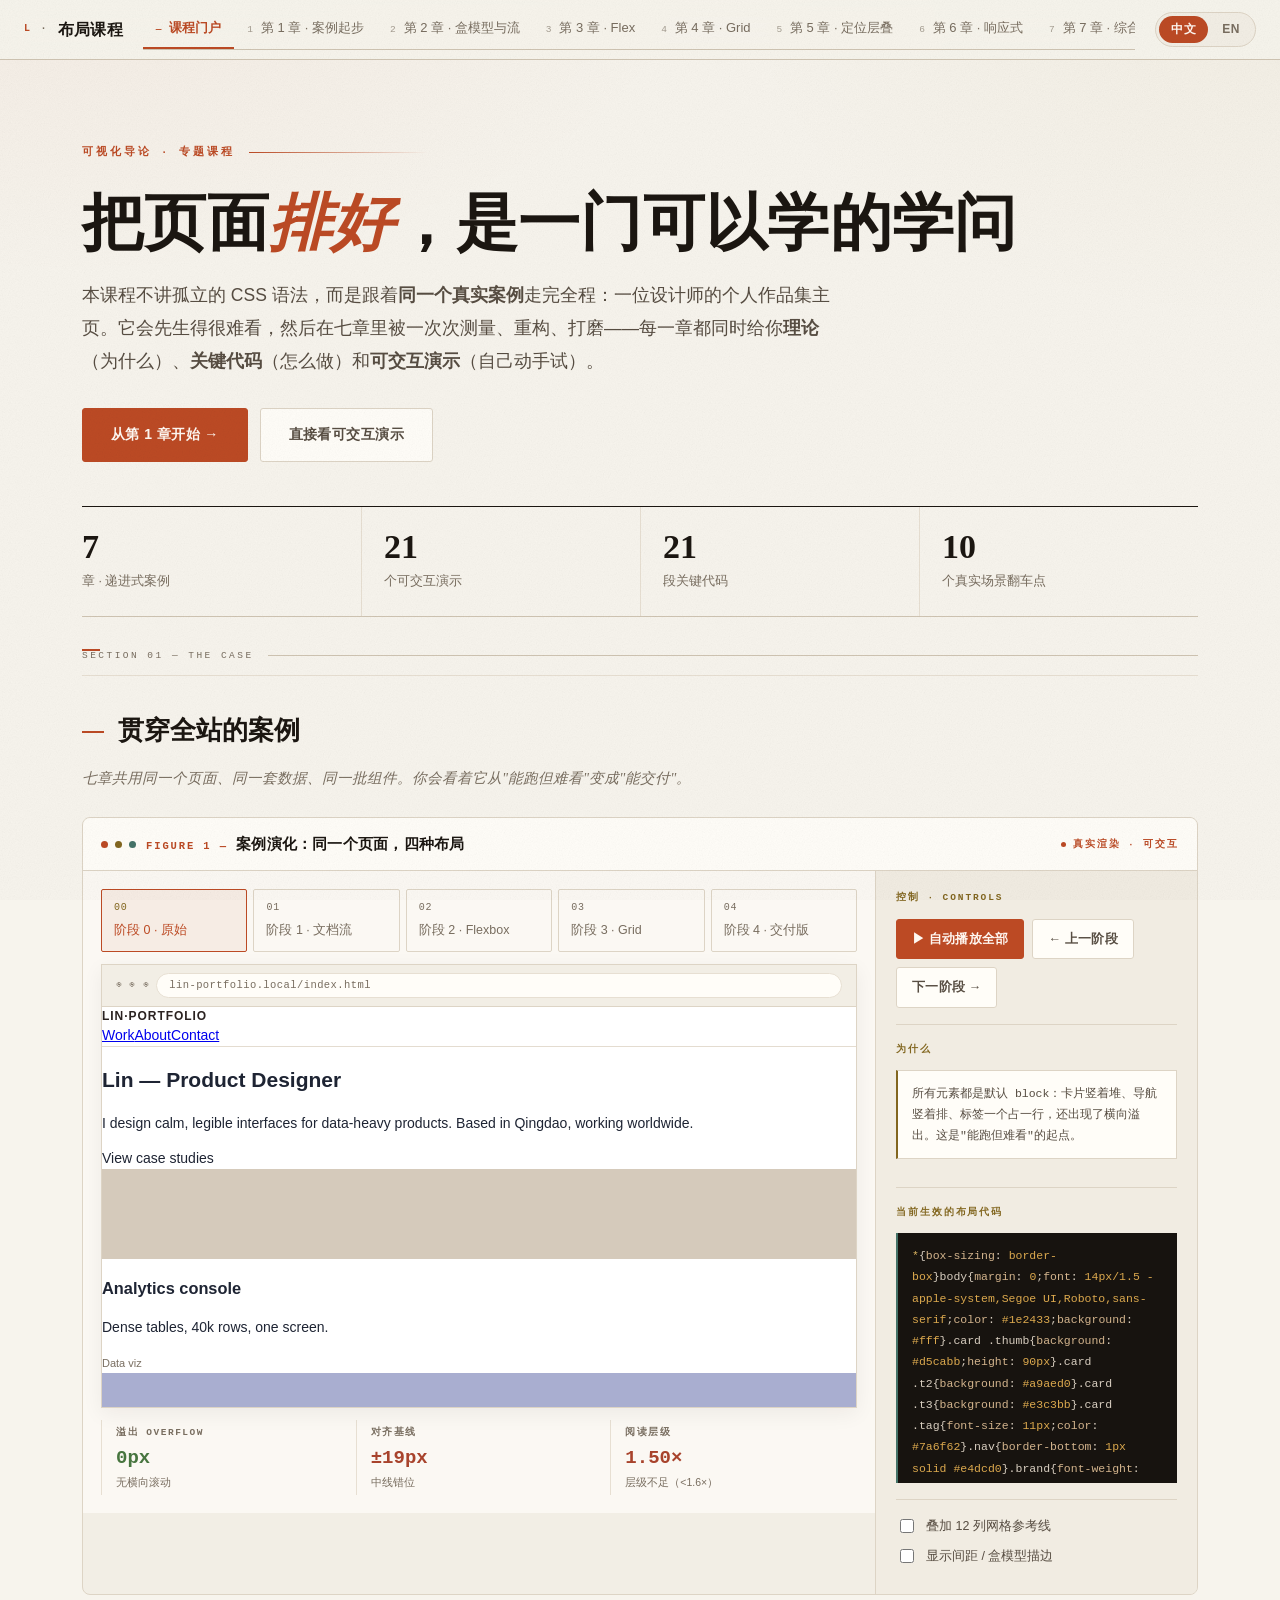
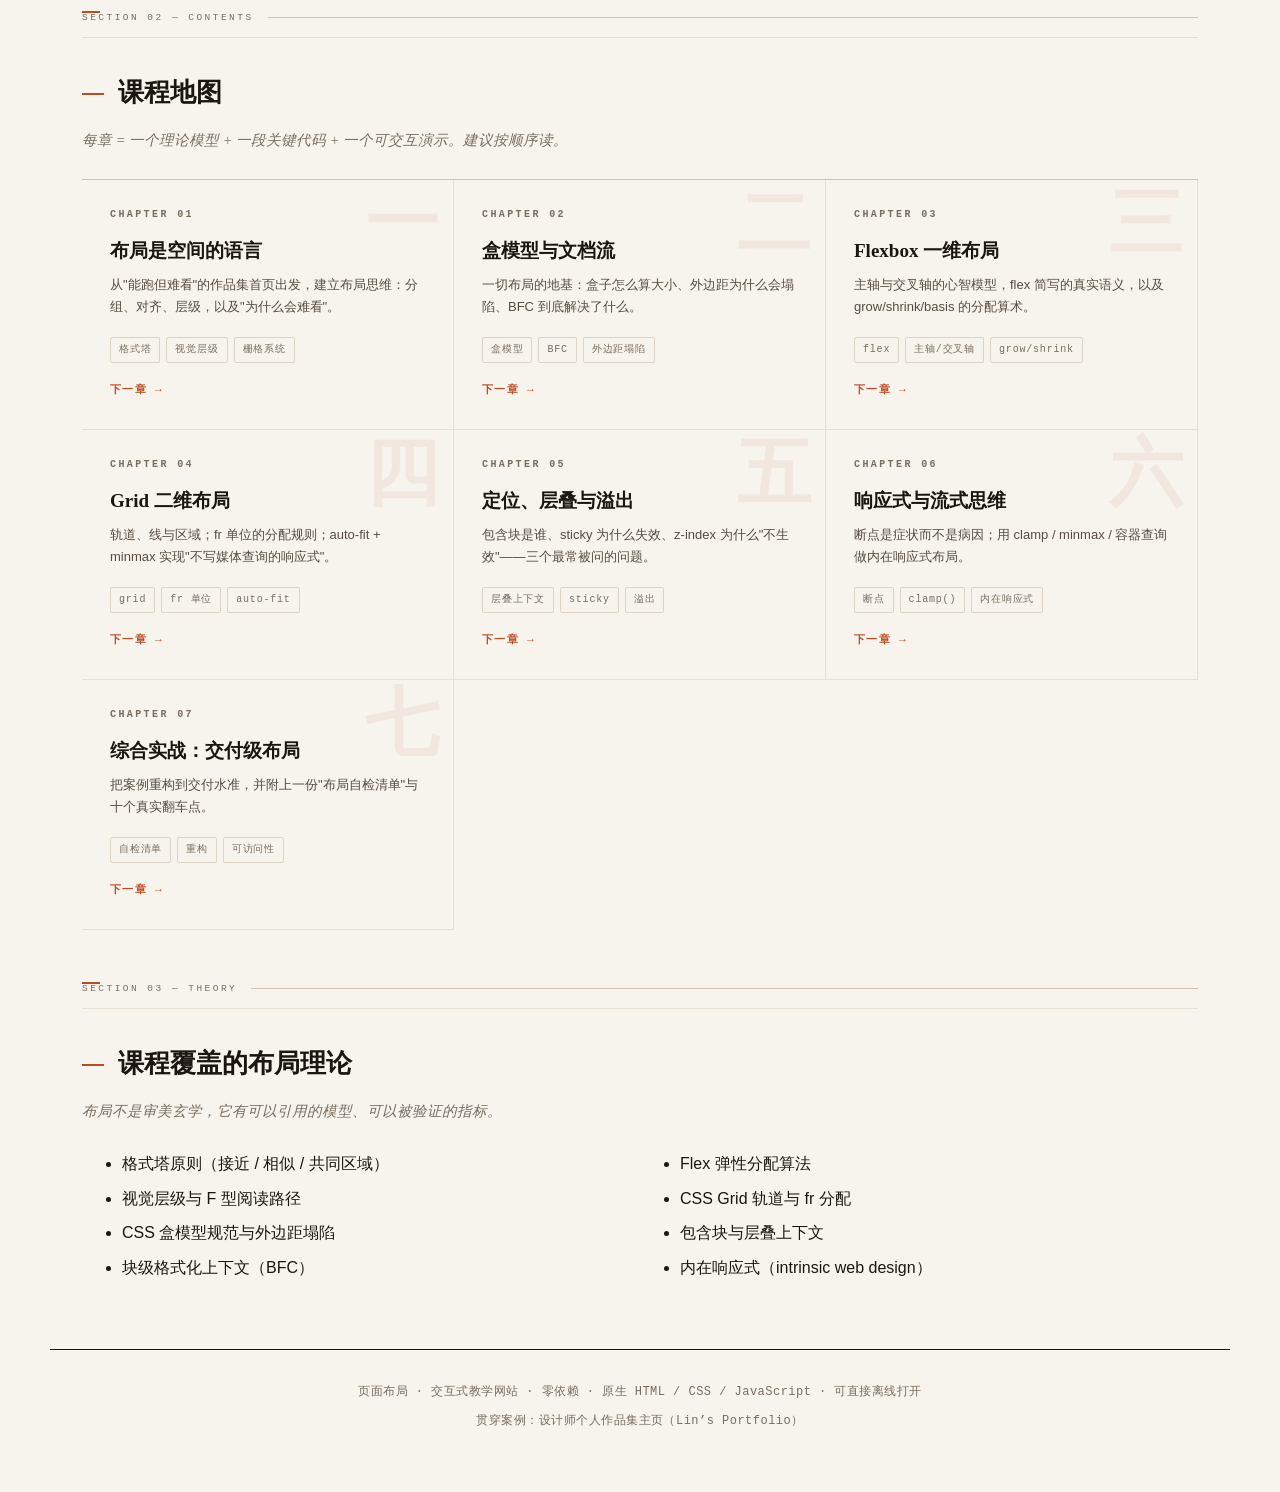
==== index.html @ 2fc2f31f "Initial commit" ====
<!DOCTYPE html>
<html lang="zh-CN">
<head>
<meta charset="UTF-8" />
<meta name="viewport" content="width=device-width, initial-scale=1.0" />
<title>页面布局 · 交互式教学网站 / Page Layout · Interactive Course</title>
<meta name="description" content="中英双语页面布局课程：理论 + 关键代码 + 可交互演示" />
<link rel="icon" href="data:image/svg+xml,%3Csvg xmlns='http://www.w3.org/2000/svg' viewBox='0 0 64 64'%3E%3Crect width='64' height='64' fill='%23f7f4ed'/%3E%3Ctext x='32' y='45' font-family='Songti SC,Georgia,serif' font-size='44' font-weight='600' fill='%23bc4a24' text-anchor='middle'%3EL%3C/text%3E%3C/svg%3E" />
<link rel="stylesheet" href="./styles.css" />
<style>
  /* 门户页的版式记号：
     ① 段落起点一枚朱砂角标，位置对齐正文左边线
     ② 标题层用一条通栏细线把“页边”框出来
     不再绘制贯穿版面的竖线——它会与课程卡片、数据带的边线打架。 */
  .sheet { position: relative; padding-top: 4px; }
  .sheet::before {
    content: ""; position: absolute; left: 32px; top: 6px;
    width: 18px; height: 2px; background: var(--accent);
    pointer-events: none;
  }
  .sheet::after {
    content: ""; position: absolute; left: 32px; right: 32px; top: 32px;
    height: 1px; background: var(--line-soft); pointer-events: none;
  }
  @media (max-width: 900px) {
    .sheet::before { left: 20px; }
    .sheet::after { left: 20px; right: 20px; }
  }
  .folio-rule {
    display: flex; align-items: center; gap: 14px;
    font-family: var(--mono); font-size: 9.5px; letter-spacing: .26em;
    text-transform: uppercase; color: var(--tx-mute);
    margin: 0 0 18px;
  }
  .folio-rule::after { content: ""; flex: 1; height: 1px; background: var(--rule); }
  /* 门户页专用：案例演化时间轴 */
  .evo { display:grid; grid-template-columns:minmax(0,1fr) 300px; gap:16px; }
  @media (max-width:1080px){ .evo { grid-template-columns:minmax(0,1fr); } }
  .evo-stage { position:relative; }
  .timeline { display:flex; gap:6px; flex-wrap:wrap; margin-bottom:12px; }
  .timeline button {
    flex:1 1 100px; text-align:left; cursor:pointer;
    background:none; border:1px solid var(--line); color:var(--tx-mute);
    border-radius:2px; padding:9px 12px; font:inherit; font-size:12.5px;
    transition:.18s; position:relative;
  }
  .timeline button .st { display:block; font-family:var(--mono); font-size:10px;
    letter-spacing:.08em; color:var(--tx-mute); margin-bottom:2px; }
  .timeline button:hover { color:var(--tx); border-color:var(--accent); }
  .timeline button.on { background:rgba(188,74,36,.07);
    border-color:var(--accent); color:var(--accent); }
  .timeline button.on .st { color:var(--gold); }
  .scoreboard { display:flex; gap:8px; flex-wrap:wrap; margin-top:12px; }
  .score { flex:1 1 130px; background:none; border:0; border-left:1px solid var(--line-soft);
    border-radius:0; padding:4px 14px; }
  .score .lbl { font-family:var(--mono); font-size:9.5px; letter-spacing:.16em;
    text-transform:uppercase; color:var(--tx-mute); font-weight:700; }
  .score .num { font-family:var(--mono); font-size:19px; font-weight:700; }
  .score .num.ok { color:var(--ok); } .score .num.bad { color:var(--bad); }
  .score .num.mid { color:var(--warn); }
  .score .st { font-size:10.5px; color:var(--tx-mute); line-height:1.5; }
</style>
</head>
<body>

<!-- ============ 顶栏 ============ -->
<nav class="course-topbar" data-current="0">
  <a class="brand" href="./index.html">
    <span class="logo-dot">L</span>
    <span data-i18n="nav.home">布局课程</span>
  </a>
  <ul class="tabs">
    <li><a href="./index.html" data-ch="0" data-i18n="common.portal">课程门户</a></li>
    <li><a href="./lesson-01/index.html" data-ch="1" data-i18n="nav.ch1">第 1 章 · 案例起步</a></li>
    <li><a href="./lesson-02/index.html" data-ch="2" data-i18n="nav.ch2">第 2 章 · 盒模型与流</a></li>
    <li><a href="./lesson-03/index.html" data-ch="3" data-i18n="nav.ch3">第 3 章 · Flex</a></li>
    <li><a href="./lesson-04/index.html" data-ch="4" data-i18n="nav.ch4">第 4 章 · Grid</a></li>
    <li><a href="./lesson-05/index.html" data-ch="5" data-i18n="nav.ch5">第 5 章 · 定位层叠</a></li>
    <li><a href="./lesson-06/index.html" data-ch="6" data-i18n="nav.ch6">第 6 章 · 响应式</a></li>
    <li><a href="./lesson-07/index.html" data-ch="7" data-i18n="nav.ch7">第 7 章 · 综合实战</a></li>
  </ul>
  <div class="lang-switch">
    <button data-set-lang="zh-CN" class="active">中文</button>
    <button data-set-lang="en-US">EN</button>
  </div>
</nav>

<!-- ============ Hero ============ -->
<header class="portal-hero">
  <span class="eyebrow" data-i18n="portal.eyebrow">可视化导论 · 专题课程</span>
  <h1>
    <span data-lang="zh-CN">把页面<em class="grad">排好</em>，是一门可以学的学问</span>
    <span data-lang="en-US" hidden>Making a page <em class="grad">make sense</em> is a skill you can learn</span>
  </h1>
  <p class="lead" data-i18n-html="portal.lead"></p>

  <div class="hero-actions">
    <a class="btn btn-lg primary" href="./lesson-01/index.html" data-i18n="portal.cta.start">从第 1 章开始 →</a>
    <a class="btn btn-lg" href="#live" data-i18n="portal.cta.jump">直接看可交互演示</a>
  </div>

  <div class="portal-stats">
    <div class="stat"><b>7</b><span data-i18n="portal.stat1">章 · 递进式案例</span></div>
    <div class="stat"><b>21</b><span data-i18n="portal.stat2">个可交互演示</span></div>
    <div class="stat"><b>21</b><span data-i18n="portal.stat3">段关键代码</span></div>
    <div class="stat"><b>10</b><span data-i18n="portal.stat4">个真实场景翻车点</span></div>
  </div>
</header>

<!-- ============ 案例介绍 ============ -->
<section class="portal-section sheet">
  <p class="folio-rule">Section 01 — The Case</p>
  <h2 data-i18n="portal.case.h">贯穿全站的案例</h2>
  <p class="section-sub" data-i18n="portal.case.sub"></p>

  <div id="live" class="demo-stage">
    <div class="demo-stage-head">
      <span class="dot"></span>
      <span class="demo-name" data-i18n="evo.title"></span>
      <span class="demo-live" data-i18n="evo.live"></span>
    </div>
    <div class="demo-body">
      <div class="demo-canvas">
        <div class="timeline" id="evoTimeline"></div>
        <div class="demo-frame-wrap evo-stage">
          <div class="frame-bar">
            <span>◉</span><span>◉</span><span>◉</span>
            <span class="url" id="evoUrl">lin-portfolio.local/index.html</span>
          </div>
          <iframe id="evoFrame" class="demo-frame" title="portfolio layout evolution"
                  style="height:400px"></iframe>
        </div>
        <div class="scoreboard">
          <div class="score"><div class="lbl" data-i18n="evo.m1"></div>
            <div class="num bad" id="evoScore1">—</div><div class="st" id="evoSt1"></div></div>
          <div class="score"><div class="lbl" data-i18n="evo.m2"></div>
            <div class="num bad" id="evoScore2">—</div><div class="st" id="evoSt2"></div></div>
          <div class="score"><div class="lbl" data-i18n="evo.m3"></div>
            <div class="num bad" id="evoScore3">—</div><div class="st" id="evoSt3"></div></div>
        </div>
      </div>
      <aside class="demo-controls">
        <div class="group">
          <h5 data-i18n="evo.ctl"></h5>
          <div class="demo-actions">
            <button class="primary" id="evoPlay" data-i18n="evo.play"></button>
            <button id="evoPrev" data-i18n="evo.prev"></button>
            <button id="evoNext" data-i18n="evo.next"></button>
          </div>
        </div>
        <div class="group">
          <h5 data-i18n="evo.why"></h5>
          <p class="measure" id="evoWhy" style="white-space:normal"></p>
        </div>
        <div class="group">
          <h5 data-i18n="evo.css"></h5>
          <div class="live-css" id="evoCss"></div>
        </div>
        <div class="group">
          <label class="chk"><input type="checkbox" id="evoGrid" />
            <span data-i18n="evo.overlay"></span></label>
          <label class="chk"><input type="checkbox" id="evoSpacing" />
            <span data-i18n="evo.spacing"></span></label>
        </div>
      </aside>
    </div>
  </div>
</section>

<!-- ============ 课程地图 ============ -->
<section class="portal-section sheet">
  <p class="folio-rule">Section 02 — Contents</p>
  <h2 data-i18n="portal.map.h">课程地图</h2>
  <p class="section-sub" data-i18n="portal.map.sub"></p>

  <div class="lesson-grid">
    <a class="lesson-card" href="./lesson-01/index.html">
      <span class="big-num" aria-hidden="true">一</span>
      <div class="idx">CHAPTER 01</div>
      <h3 data-i18n="portal.l1.t"></h3>
      <div class="desc" data-i18n="portal.l1.d"></div>
      <div class="tags"><span data-i18n="tag.gestalt"></span><span data-i18n="tag.hierarchy"></span><span data-i18n="tag.grid-system"></span></div>
      <div class="go" data-i18n="common.next"></div>
    </a>
    <a class="lesson-card" href="./lesson-02/index.html">
      <span class="big-num" aria-hidden="true">二</span>
      <div class="idx">CHAPTER 02</div>
      <h3 data-i18n="portal.l2.t"></h3>
      <div class="desc" data-i18n="portal.l2.d"></div>
      <div class="tags"><span data-i18n="tag.boxmodel"></span><span data-i18n="tag.bfc"></span><span data-i18n="tag.margin"></span></div>
      <div class="go" data-i18n="common.next"></div>
    </a>
    <a class="lesson-card" href="./lesson-03/index.html">
      <span class="big-num" aria-hidden="true">三</span>
      <div class="idx">CHAPTER 03</div>
      <h3 data-i18n="portal.l3.t"></h3>
      <div class="desc" data-i18n="portal.l3.d"></div>
      <div class="tags"><span data-i18n="tag.flex"></span><span data-i18n="tag.axis"></span><span data-i18n="tag.grow"></span></div>
      <div class="go" data-i18n="common.next"></div>
    </a>
    <a class="lesson-card" href="./lesson-04/index.html">
      <span class="big-num" aria-hidden="true">四</span>
      <div class="idx">CHAPTER 04</div>
      <h3 data-i18n="portal.l4.t"></h3>
      <div class="desc" data-i18n="portal.l4.d"></div>
      <div class="tags"><span data-i18n="tag.grid"></span><span data-i18n="tag.fr"></span><span data-i18n="tag.autofit"></span></div>
      <div class="go" data-i18n="common.next"></div>
    </a>
    <a class="lesson-card" href="./lesson-05/index.html">
      <span class="big-num" aria-hidden="true">五</span>
      <div class="idx">CHAPTER 05</div>
      <h3 data-i18n="portal.l5.t"></h3>
      <div class="desc" data-i18n="portal.l5.d"></div>
      <div class="tags"><span data-i18n="tag.stack"></span><span data-i18n="tag.sticky"></span><span data-i18n="tag.overflow"></span></div>
      <div class="go" data-i18n="common.next"></div>
    </a>
    <a class="lesson-card" href="./lesson-06/index.html">
      <span class="big-num" aria-hidden="true">六</span>
      <div class="idx">CHAPTER 06</div>
      <h3 data-i18n="portal.l6.t"></h3>
      <div class="desc" data-i18n="portal.l6.d"></div>
      <div class="tags"><span data-i18n="tag.breakpoint"></span><span data-i18n="tag.clamp"></span><span data-i18n="tag.intrinsic"></span></div>
      <div class="go" data-i18n="common.next"></div>
    </a>
    <a class="lesson-card" href="./lesson-07/index.html">
      <span class="big-num" aria-hidden="true">七</span>
      <div class="idx">CHAPTER 07</div>
      <h3 data-i18n="portal.l7.t"></h3>
      <div class="desc" data-i18n="portal.l7.d"></div>
      <div class="tags"><span data-i18n="tag.checklist"></span><span data-i18n="tag.refactor"></span><span data-i18n="tag.a11y"></span></div>
      <div class="go" data-i18n="common.next"></div>
    </a>
  </div>
</section>

<!-- ============ 理论覆盖 ============ -->
<section class="portal-section sheet">
  <p class="folio-rule">Section 03 — Theory</p>
  <h2 data-i18n="portal.theory.h">课程覆盖的布局理论</h2>
  <p class="section-sub" data-i18n="portal.theory.sub"></p>
  <ul class="mini-list">
    <li data-i18n="portal.th1"></li>
    <li data-i18n="portal.th2"></li>
    <li data-i18n="portal.th3"></li>
    <li data-i18n="portal.th4"></li>
    <li data-i18n="portal.th5"></li>
    <li data-i18n="portal.th6"></li>
    <li data-i18n="portal.th7"></li>
    <li data-i18n="portal.th8"></li>
  </ul>
</section>

<footer class="portal-footer">
  <p data-i18n="portal.footer"></p>
  <p data-i18n="footer.case"></p>
</footer>

<script src="./i18n.js"></script>
<script src="./extra-content.js"></script>
<script src="./site.js"></script>
<script src="./demos.js"></script>
<script>
/* ============================================================
   门户页：案例演化时间轴（真实 iframe + 真实 CSS 逐步升级）
   ============================================================ */
(function () {
  'use strict';


  /* ---------- 案例页面的公共 HTML（iframe 内真实 DOM） ---------- */
  var CASE_HTML =
    '<body>' +
      '<header class="nav"><div class="brand">LIN·PORTFOLIO</div>' +
        '<nav><a href="#">Work</a><a href="#">About</a><a href="#">Contact</a></nav>' +
      '</header>' +
      '<main>' +
        '<section class="hero">' +
          '<h1>Lin — Product Designer</h1>' +
          '<p>I design calm, legible interfaces for data-heavy products. Based in Qingdao, working worldwide.</p>' +
          '<span class="cta">View case studies</span>' +
        '</section>' +
        '<section class="cards">' +
          '<article class="card"><div class="thumb t1"></div><h3>Analytics console</h3><p>Dense tables, 40k rows, one screen.</p><span class="tag">Data viz</span></article>' +
          '<article class="card"><div class="thumb t2"></div><h3>Clinical timeline</h3><p>Time-series UI for ICU handover.</p><span class="tag">Healthcare</span></article>' +
          '<article class="card"><div class="thumb t3"></div><h3>Reading app</h3><p>Typography-first long-form reader.</p><span class="tag">Editorial</span></article>' +
        '</section>' +
      '</main>' +
      '<footer class="foot">© 2026 Lin · Built with plain CSS</footer>' +
    '</body>';

  /* ---------- 每个阶段的 CSS（真实生效） ---------- */
  var BASE_CSS =
    '*{box-sizing:border-box}' +
    'body{margin:0;font:14px/1.5 -apple-system,Segoe UI,Roboto,sans-serif;color:#1e2433;background:#fff}' +
    '.card .thumb{background:#d5cabb;height:90px}' +
    '.card .t2{background:#a9aed0}.card .t3{background:#e3c3bb}' +
    '.card .tag{font-size:11px;color:#7a6f62}' +
    '.nav{border-bottom:1px solid #e4dcd0}' +
    '.brand{font-weight:800;letter-spacing:.08em;font-size:12px;color:#2a2220}';

  var STAGES = [
    /* 0 原始：几乎不加布局 CSS */
    { css: BASE_CSS },
    /* 1 文档流 + 居中 */
    { css: BASE_CSS +
      'body{font-size:15px;line-height:1.65;padding:0 20px}' +
      '.nav,.hero,.cards,.foot{max-width:860px;margin:0 auto}' +
      '.nav{padding:14px 0;border-bottom:1px solid #e4dcd0}' +
      '.nav a{margin-right:14px;color:#5a5045;text-decoration:none;font-size:13px}' +
      '.hero{padding:48px 0 32px}' +
      '.hero h1{font-size:34px;line-height:1.15;margin:0 0 12px;letter-spacing:-.02em}' +
      '.hero p{font-size:16px;color:#5a5045;max-width:52ch;margin:0 0 20px}' +
      '.cta{display:inline-block;background:#2a2220;color:#fff;padding:10px 20px;border-radius:8px;font-size:14px}' +
      '.card{border:1px solid #e4dcd0;border-radius:12px;padding:14px;margin-bottom:16px}' +
      '.foot{padding:24px 0;border-top:1px solid #e4dcd0;color:#a1958a;font-size:12px}' },
    /* 2 Flex */
    { css: BASE_CSS +
      'body{font-size:15px;line-height:1.65;padding:0 20px}' +
      '.nav{display:flex;align-items:center;justify-content:space-between;padding:14px 0}' +
      '.nav a{margin-left:16px;color:#5a5045;text-decoration:none;font-size:13px}' +
      'main,.nav,.foot{max-width:900px;margin:0 auto}' +
      '.hero{padding:48px 0 32px}' +
      '.hero h1{font-size:34px;line-height:1.15;margin:0 0 12px;letter-spacing:-.02em}' +
      '.hero p{font-size:16px;color:#5a5045;max-width:52ch;margin:0 0 20px}' +
      '.cta{display:inline-block;background:#2a2220;color:#fff;padding:10px 20px;border-radius:8px}' +
      '.cards{display:flex;flex-wrap:wrap;gap:16px;padding-bottom:32px}' +
      '.card{flex:1 1 240px;display:flex;flex-direction:column;border:1px solid #e4dcd0;border-radius:12px;padding:14px}' +
      '.card .tag{margin-top:auto;padding-top:10px}' +
      '.foot{padding:24px 0;border-top:1px solid #e4dcd0;color:#a1958a;font-size:12px}' },
    /* 3 Grid */
    { css: BASE_CSS +
      'body{font-size:15px;line-height:1.65;padding:0 20px}' +
      '.nav{display:flex;align-items:center;justify-content:space-between;padding:14px 0}' +
      '.nav a{margin-left:16px;color:#5a5045;text-decoration:none;font-size:13px}' +
      'main,.nav,.foot{max-width:980px;margin:0 auto}' +
      '.hero{display:grid;grid-template-columns:7fr 5fr;gap:28px;align-items:center;padding:52px 0 40px}' +
      '.hero h1{font-size:36px;line-height:1.12;margin:0 0 12px;letter-spacing:-.02em;grid-column:1}' +
      '.hero p{font-size:16px;color:#5a5045;margin:0 0 20px;grid-column:1}' +
      '.hero .cta{grid-column:1;justify-self:start;display:inline-block;background:#2a2220;color:#fff;padding:10px 20px;border-radius:8px}' +
      '.cards{display:grid;grid-template-columns:repeat(auto-fit,minmax(220px,1fr));gap:16px;padding-bottom:36px}' +
      '.card{display:grid;grid-template-rows:auto auto 1fr auto;border:1px solid #e4dcd0;border-radius:12px;padding:14px}' +
      '.card h3{margin:10px 0 4px;font-size:15px}.card p{margin:0;color:#7a6f62;font-size:13px}' +
      '.foot{padding:24px 0;border-top:1px solid #e4dcd0;color:#a1958a;font-size:12px}' },
    /* 4 交付版 */
    { css: BASE_CSS +
      'html{scroll-behavior:smooth}' +
      'body{font-size:clamp(14px,1.1vw,16px);line-height:1.65;padding:0 20px}' +
      '.nav{position:sticky;top:0;z-index:10;background:rgba(255,255,255,.86);backdrop-filter:blur(10px);' +
        'display:flex;align-items:center;justify-content:space-between;padding:14px 0}' +
      '.nav a{margin-left:18px;color:#5a5045;text-decoration:none;font-size:13px;padding:4px 2px;' +
        'border-bottom:2px solid transparent}' +
      '.nav a:hover,.nav a:focus-visible{border-bottom-color:#2a2220;color:#2a2220;outline:none}' +
      'main,.nav,.foot{max-width:1040px;margin:0 auto}' +
      '.hero{display:grid;grid-template-columns:repeat(12,1fr);gap:20px;align-items:center;padding:56px 0 44px}' +
      '.hero h1{grid-column:1/8;font-size:clamp(28px,4.2vw,44px);line-height:1.1;margin:0 0 14px;letter-spacing:-.025em}' +
      '.hero p{grid-column:1/7;font-size:clamp(14px,1.3vw,17px);color:#5a5045;margin:0 0 22px}' +
      '.hero .cta{grid-column:1/4;justify-self:start;display:inline-block;background:#2a2220;color:#fff;' +
        'padding:12px 22px;border-radius:9px;box-shadow:0 6px 18px rgba(15,23,42,.18)}' +
      '.cards{display:grid;grid-template-columns:repeat(auto-fit,minmax(240px,1fr));gap:20px;padding-bottom:44px}' +
      '.card{display:grid;grid-template-rows:auto auto 1fr auto;border:1px solid #e4dcd0;border-radius:14px;' +
        'padding:16px;transition:transform .2s,box-shadow .2s}' +
      '.card:hover{transform:translateY(-3px);box-shadow:0 12px 26px rgba(15,23,42,.1)}' +
      '.card .thumb{border-radius:9px}' +
      '.card h3{margin:12px 0 4px;font-size:15px;letter-spacing:-.01em}' +
      '.card p{margin:0;color:#7a6f62;font-size:13px}' +
      '.card .tag{margin-top:12px;padding-top:10px;border-top:1px dashed #e4dcd0}' +
      '.foot{padding:26px 0;border-top:1px solid #e4dcd0;color:#a1958a;font-size:12px}' +
      '@media(max-width:640px){.hero h1,.hero p,.hero .cta{grid-column:1/-1}.hero{padding:36px 0 28px}}' }
  ];

  /* ---------- 参考线 / 描边覆盖层 ---------- */
  var OVERLAY_GRID =
    'body::before{content:"";position:fixed;inset:0;z-index:99;pointer-events:none;' +
    'max-width:1040px;margin:0 auto;' +
    'background:repeating-linear-gradient(to right,' +
    'rgba(79,91,138,.14) 0,rgba(79,91,138,.14) calc((100% - 220px)/12),' +
    'transparent calc((100% - 220px)/12),transparent calc((100% - 220px)/12 + 20px))}';

  var OVERLAY_SPACING =
    '*{outline:1px solid rgba(196,85,63,.4)!important}' +
    '.hero,.cards,.nav,.foot{outline:1px dashed rgba(79,91,138,.85)!important;background:rgba(79,91,138,.05)!important}' +
    '.card,.cta{outline:1px solid rgba(79,129,117,.85)!important;background:rgba(79,129,117,.06)!important}';

  var frame = document.getElementById('evoFrame');
  var cssBox = document.getElementById('evoCss');
  var whyBox = document.getElementById('evoWhy');
  var timeline = document.getElementById('evoTimeline');
  var gridChk = document.getElementById('evoGrid');
  var spaceChk = document.getElementById('evoSpacing');
  var stage = 0, timer = null;

  /* 生成时间轴按钮 */
  /* 阶段名的 i18n key 用静态表，便于 tools/check.mjs 静态校验 */
  var STAGE_KEYS = ['evo.s0', 'evo.s1', 'evo.s2', 'evo.s3', 'evo.s4'];

  STAGES.forEach(function (s, i) {
    var b = document.createElement('button');
    b.innerHTML = '<span class="st">' + String(i).padStart(2, '0') + '</span>' +
                  '<span data-i18n="' + STAGE_KEYS[i] + '"></span>';
    b.addEventListener('click', function () { stop(); setStage(i); });
    timeline.appendChild(b);
  });

  function render() {
    var css = STAGES[stage].css;
    if (gridChk.checked) css += OVERLAY_GRID;
    if (spaceChk.checked) css += OVERLAY_SPACING;
    var doc = '<!DOCTYPE html><html><head><meta charset="utf-8"><style>' + css + '</style></head>' +
              CASE_HTML + '</html>';
    frame.srcdoc = doc;
    cssBox.innerHTML = window.LAYOUT_DEMOS
      ? window.LAYOUT_DEMOS.hlCSS(STAGES[stage].css)
      : STAGES[stage].css;
  }

  function setStage(i) {
    stage = Math.max(0, Math.min(STAGES.length - 1, i));
    timeline.querySelectorAll('button').forEach(function (b, k) {
      b.classList.toggle('on', k === stage);
    });
    whyBox.setAttribute('data-i18n', 'evo.w' + stage);
    whyBox.textContent = (window.I18N && window.I18N.t('evo.w' + stage)) || '';
    updateScores();
    render();
  }

  /* 三个客观指标：直接测量 iframe 内真实 DOM */
  function updateScores() {
    var d = frame.contentDocument;
    var s1 = document.getElementById('evoScore1');
    var s2 = document.getElementById('evoScore2');
    var s3 = document.getElementById('evoScore3');
    var st1 = document.getElementById('evoSt1');
    var st2 = document.getElementById('evoSt2');
    var st3 = document.getElementById('evoSt3');
    if (!d || !d.body) return;

    /* ① 横向溢出 */
    var over = d.documentElement.scrollWidth - d.documentElement.clientWidth;
    s1.textContent = over > 1 ? '+' + over + 'px' : '0px';
    s1.className = 'num ' + (over > 1 ? 'bad' : 'ok');
    st1.textContent = t(over > 1 ? 'evo.st.over.bad' : 'evo.st.over.ok');

    /* ② 顶栏中线对齐：品牌与导航项中线差值 */
    var links = d.querySelectorAll('.nav a');
    var brand = d.querySelector('.brand');
    var spread = 0;
    if (links.length && brand) {
      var centers = Array.prototype.map.call(links, function (a) {
        var r = a.getBoundingClientRect(); return r.top + r.height / 2;
      });
      var br = brand.getBoundingClientRect();
      centers.push(br.top + br.height / 2);
      spread = Math.round(Math.max.apply(null, centers) - Math.min.apply(null, centers));
    }
    s2.textContent = spread <= 2 ? 'aligned' : '±' + spread + 'px';
    s2.className = 'num ' + (spread <= 2 ? 'ok' : 'bad');
    st2.textContent = t(spread <= 2 ? 'evo.st.al.ok' : 'evo.st.al.bad');

    /* ③ 层级比：h1 字号 / 正文行高 */
    var h1 = d.querySelector('.hero h1');
    var p = d.querySelector('.hero p');
    if (h1 && p) {
      var hf = parseFloat(d.defaultView.getComputedStyle(h1).fontSize);
      var pf = parseFloat(d.defaultView.getComputedStyle(p).fontSize);
      var ratio = pf ? hf / pf : 1;
      s3.textContent = ratio.toFixed(2) + '×';
      var cls = ratio >= 2 ? 'ok' : ratio >= 1.6 ? 'mid' : 'bad';
      s3.className = 'num ' + cls;
      st3.textContent = t('evo.st.hi.' + cls);
    }
  }

  function stop() { if (timer) { clearInterval(timer); timer = null; document.getElementById('evoPlay').textContent = t('evo.play'); } }
  function t(k) { return (window.I18N && window.I18N.t(k)) || k; }

  document.getElementById('evoPrev').addEventListener('click', function () { stop(); setStage(stage - 1); });
  document.getElementById('evoNext').addEventListener('click', function () { stop(); setStage(stage + 1); });
  document.getElementById('evoPlay').addEventListener('click', function () {
    if (timer) { stop(); return; }
    setStage(0);
    document.getElementById('evoPlay').textContent = '⏸ ' + t('evo.live');
    timer = setInterval(function () {
      if (stage >= STAGES.length - 1) { stop(); return; }
      setStage(stage + 1);
    }, 2200);
  });
  gridChk.addEventListener('change', render);
  spaceChk.addEventListener('change', render);
  frame.addEventListener('load', updateScores);

  /* 浏览器标题跟随语言 */
  function syncTitle() {
    var k = 'doc.portal';
    var v = (window.I18N && window.I18N.translate)
      ? window.I18N.translate(k) : null;
    if (v) document.title = v;
  }
  syncTitle();

  document.addEventListener('langchange', function () {
    syncTitle();
    whyBox.textContent = t('evo.w' + stage);
    if (!timer) document.getElementById('evoPlay').textContent = t('evo.play');
    updateScores();
  });

  setStage(0);
})();
</script>
</body>
</html>
---- styles.css ----
/* ============================================================
   页面布局 · Layout Course — 全局样式表
   Bilingual teaching site for page layout
   ============================================================ */

/* ---------- 0. 设计令牌 Design tokens ----------
   视觉参照：一本印刷考究的展览图录。
   纸面是带暖调的米白，文字是暖墨（#1b1611，不是纯黑），
   主强调取自朱砂印泥，辅以铜绿与赭石；全部低饱和、可长时间阅读。
   排版分工：衬线体负责标题与引言，无衬线负责正文，等宽负责读数与令牌。 */
:root {
  /* 纸面 paper */
  --bg:            #f7f4ed;
  --bg-soft:       #f2eee5;
  --bg-card:       #fffdf8;
  --bg-code:       #17130f;   /* 代码块用墨色“图版”，与纸面形成强对比 */
  --bg-inset:      #f1ece2;

  --line:          #ddd4c5;
  --line-soft:     #e7dfd2;
  --rule:          #cfc4b2;   /* 更明确的排版分隔线 */

  /* 墨 ink */
  --tx:            #1b1611;
  --tx-dim:        #574d42;
  --tx-mute:       #786d5f;

  /* 主强调：朱砂 vermilion */
  --accent:        #bc4a24;
  --accent-soft:   #cf5f33;
  --accent-deep:   #8f3416;

  /* 辅强调：赭石 ochre */
  --gold:          #82661f;
  --gold-soft:     #9c7b2a;

  /* 冷辅色：铜绿 verdigris */
  --teal:          #457368;
  --teal-deep:     #2f5449;

  /* 状态色 */
  --ok:            #47753f;
  --warn:          #8a6619;
  --bad:           #a8432c;
  --pink:          #a86a5a;

  /* 代码高亮：深墨图版上的暖色语法 */
  --c-kw:   #e08258;
  --c-str:  #b3c47e;
  --c-num:  #dca94e;
  --c-fn:   #79b0a3;
  --c-cmt:  #9c8b74;
  --c-prop: #d3b48d;
  --c-sel:  #e0b862;
  --c-op:   #9db3ac;

  --r-sm: 3px;
  --r:    5px;
  --r-lg: 8px;

  /* 纸面阴影：极轻，像纸叠纸，而不是玻璃浮起 */
  --shadow: 0 1px 0 rgba(27,22,17,.03), 0 16px 40px rgba(27,22,17,.06);
  --shadow-lift: 0 2px 0 rgba(27,22,17,.04), 0 22px 52px rgba(27,22,17,.10);
  --topbar-h: 60px;

  /* 字体 */
  --serif: "Songti SC", "STSong", "Noto Serif SC", "Source Han Serif SC",
           Georgia, "Times New Roman", "SimSun", serif;
  --mono: ui-monospace, SFMono-Regular, "SF Mono", Menlo, Consolas, "Liberation Mono", monospace;
  --sans: -apple-system, BlinkMacSystemFont, "Segoe UI", "PingFang SC",
          "Hiragino Sans GB", "Microsoft YaHei", Roboto, "Helvetica Neue", sans-serif;

  /* 演示内部使用的语义色（iframe 会继承这些值） */
  --dm-paper:     #fbf8f3;
  --dm-canvas:    #faf8f4;
  --dm-surface:   #f2ede4;
  --dm-line:      #dcd3c5;
  --dm-ink:       #211c18;
  --dm-mid:       #463d35;
  --dm-mute:      #8c8073;
  --dm-bright:    #f6f1e8;
  --dm-on-accent: #fffdf9;
  --dm-a:         #c05a34;
  --dm-a2:        #9e4526;
  --dm-a3:        #d98a52;
  --dm-b:         #b98a2e;
  --dm-b-soft:    #ddc48d;
  --dm-c:         #5f6494;
  --dm-c2:        #4a4f7c;
  --dm-c-soft:    #b4b8d2;
  --dm-d:         #4f8163;
  --dm-d2:        #4c7d72;
  --dm-d-soft:    #b3c8ad;
  --dm-e:         #a86a5a;
  --dm-e-soft:    #e0c4bb;
  --dm-f:         #75873f;
  --dm-bad:       #bc4f38;
  --dm-bad-soft:  #e0a795;
  --dm-bad-ink:   #6d2a1c;
}

/* 备用深色“墨版”主题（保留能力，默认不启用） */
[data-theme="ink"] {
  --bg: #14100c; --bg-soft: #1d1713; --bg-card: #1b1613; --bg-inset: #191310;
  --line: #3a2e24; --line-soft: #281f18; --rule: #473a2c;
  --tx: #f4ece0; --tx-dim: #c2b5a3; --tx-mute: #8d8172;
  --accent: #d9542b; --accent-soft: #e8764a; --accent-deep: #a83a19;
  --gold: #d0ae42; --gold-soft: #e0c77a; --teal: #7fae9f;
  --tx-mute: #9c8f7d; --ok: #82b478; --warn: #d9b256;
  --shadow: 0 1px 2px rgba(0,0,0,.4), 0 14px 40px rgba(0,0,0,.34);
  --shadow-lift: 0 2px 4px rgba(0,0,0,.45), 0 20px 48px rgba(0,0,0,.4);
}

* { box-sizing: border-box; }
[hidden] { display: none !important; }

html { scroll-behavior: smooth; scroll-padding-top: calc(var(--topbar-h) + 24px); }

body {
  margin: 0;
  background-color: var(--bg);
  /* 纸纹：极细的噪点 + 两处几乎察觉不到的晕染 */
  background-image:
    radial-gradient(1100px 620px at 6% -10%, rgba(188,74,36,.05) 0%, transparent 60%),
    radial-gradient(900px 560px at 98% 0%, rgba(156,123,42,.045) 0%, transparent 58%);
  background-attachment: fixed;
  color: var(--tx);
  font-family: var(--sans);
  font-size: 16px;
  line-height: 1.8;
  -webkit-font-smoothing: antialiased;
  text-rendering: optimizeLegibility;
  font-feature-settings: "kern" 1, "liga" 1;
  text-spacing-trim: trim-start;      /* 中文标点挤压 */
  hanging-punctuation: allow-end;     /* 行末标点悬挂 */
}
.chapter p, .chapter li {
  text-wrap: pretty;                  /* 避免孤字成行 */
}
.portal-hero h1, .chapter > h2, .lesson-header h1, .portal-section > h2 {
  text-wrap: balance;
}

/* 纸纹叠层：SVG 噪点，纯装饰 */
body::after {
  content: ""; position: fixed; inset: 0; z-index: 9999;
  pointer-events: none; opacity: .35; mix-blend-mode: multiply;
  background-image: url("data:image/svg+xml,%3Csvg xmlns='http://www.w3.org/2000/svg' width='140' height='140'%3E%3Cfilter id='n'%3E%3CfeTurbulence type='fractalNoise' baseFrequency='.85' numOctaves='3' stitchTiles='stitch'/%3E%3CfeColorMatrix type='saturate' values='0'/%3E%3C/filter%3E%3Crect width='140' height='140' filter='url(%23n)' opacity='.28'/%3E%3C/svg%3E");
}

a { color: var(--accent); text-decoration: none; }
a:hover { text-decoration: underline; text-underline-offset: 3px; text-decoration-thickness: 1px; }

::selection { background: rgba(188,74,36,.18); color: var(--tx); }

/* 滚动条 */
::-webkit-scrollbar { width: 11px; height: 11px; }
::-webkit-scrollbar-track { background: var(--bg-soft); }
::-webkit-scrollbar-thumb { background: #cdc2b0; border-radius: 999px; border: 3px solid var(--bg-soft); }
::-webkit-scrollbar-thumb:hover { background: #b8a894; }

/* ---------- 1. 顶栏 Top bar ---------- */
.course-topbar {
  position: sticky; top: 0; z-index: 60;
  height: var(--topbar-h);
  display: flex; align-items: center; gap: 20px;
  padding: 0 24px;
  background: rgba(247,244,237,.9);
  backdrop-filter: blur(14px) saturate(120%);
  border-bottom: 1px solid var(--rule);
}
.course-topbar .brand {
  display: flex; align-items: center; gap: 9px;
  font-family: var(--serif); font-weight: 600; color: var(--tx);
  white-space: nowrap; font-size: 15.5px; letter-spacing: .02em;
}
.course-topbar .brand:hover { text-decoration: none; color: var(--accent); }
.course-topbar .brand .back { color: var(--accent); font-size: 16px; }
.course-topbar .brand .logo-dot {
  width: auto; height: auto; border-radius: 0; flex: none;
  background: none; display: inline; box-shadow: none;
  font-family: var(--mono); font-size: 10px; font-weight: 700;
  letter-spacing: .22em; color: var(--accent);
}
.course-topbar .brand .logo-dot::after { content: " ·"; color: var(--tx-mute); }

.course-topbar .tabs {
  display: flex; flex-flow: row nowrap; align-items: center; gap: 0;
  list-style: none; margin: 0; padding: 0;
  overflow-x: auto; overflow-y: hidden;
  flex: 1 1 0; min-width: 0; width: 0;
  scrollbar-width: none; -webkit-overflow-scrolling: touch;
}
.course-topbar .tabs::-webkit-scrollbar { display: none; }
.course-topbar .tabs li { flex: 0 0 auto; white-space: nowrap; }
.course-topbar .tabs a {
  display: flex; align-items: baseline; gap: 7px;
  padding: 7px 13px;
  color: var(--tx-mute); font-size: 13px; white-space: nowrap;
  border-bottom: 2px solid transparent;
  transition: color .16s, border-color .16s;
}
/* 章序号：等宽小号，像书眉上的页码 */
.course-topbar .tabs a::before {
  content: attr(data-ch); font-family: var(--mono);
  font-size: 9.5px; letter-spacing: .08em; color: var(--tx-mute); opacity: .65;
}
.course-topbar .tabs a[data-ch="0"]::before { content: "—"; }
.course-topbar .tabs a.current::before { color: var(--accent); opacity: 1; }
.course-topbar .tabs a:hover {
  color: var(--tx); border-bottom-color: var(--line); text-decoration: none;
}
.course-topbar .tabs a.current {
  color: var(--accent); border-bottom-color: var(--accent); font-weight: 600;
}

/* 语言切换 */
.lang-switch {
  display: flex; gap: 2px; padding: 3px; flex: none;
  background: var(--bg-soft); border: 1px solid var(--line); border-radius: 999px;
}
.lang-switch button {
  border: 0; background: transparent; color: var(--tx-mute);
  font: inherit; font-size: 12px; font-weight: 700; letter-spacing: .04em;
  padding: 3px 12px; border-radius: 999px; cursor: pointer;
  transition: background .16s, color .16s;
}
.lang-switch button:hover { color: var(--tx); }
.lang-switch button.active { background: var(--accent); color: #fff8f2; }

/* ---------- 2. 章节头 Lesson header ---------- */
.lesson-header {
  position: relative;
  display: flex; align-items: flex-end; justify-content: space-between;
  gap: 28px; flex-wrap: wrap;
  max-width: 1360px; margin: 0 auto;
  padding: calc(var(--topbar-h) + 34px) 32px 40px;
  border-bottom: 1px solid var(--rule);
}
/* 章节头右侧的“版次”记号 */
.lesson-header::after {
  content: attr(data-folio);
  position: absolute; right: 32px; top: calc(var(--topbar-h) + 26px);
  font-family: var(--mono); font-size: 10px; letter-spacing: .24em;
  text-transform: uppercase; color: var(--tx-mute);
}
.lesson-header h1 {
  margin: 0 0 10px; font-family: var(--serif); font-weight: 600;
  font-size: clamp(30px, 3.6vw, 42px); line-height: 1.16; letter-spacing: .01em;
}
.lesson-header h1 .chip {
  display: inline-block; vertical-align: 8px; margin-right: 16px;
  font-family: var(--mono);
  font-size: 10.5px; font-weight: 700; letter-spacing: .2em;
  padding: 5px 10px; border-radius: 2px;
  color: var(--gold); border: 1px solid rgba(156,123,42,.4);
  background: rgba(156,123,42,.06);
}
.lesson-header .subtitle {
  margin: 0; color: var(--tx-mute); font-size: 14.5px;
  font-family: var(--serif); font-style: italic;
}

.header-tip {
  font-size: 12.5px; color: var(--tx-mute); line-height: 2.1;
  border-top: 1px solid var(--rule); border-bottom: 1px solid var(--rule);
  padding: 12px 2px;
  max-width: 440px;
}
.kbd {
  display: inline-block; font-family: var(--mono); font-size: 10.5px;
  padding: 2px 6px; margin: 0 2px;
  border: 1px solid var(--line); border-bottom-width: 2px;
  border-radius: 3px; background: var(--bg-card); color: var(--tx-dim);
}

/* ---------- 3. 主布局 Main grid ---------- */
.lesson-main {
  display: grid;
  grid-template-columns: 224px minmax(0, 1fr);
  gap: 44px;
  max-width: 1360px; margin: 0 auto;
  padding: 40px 32px 80px;
  align-items: start;
}

/* 左侧章节目录：像图录的页码索引，不做卡片 */
.chapter-nav {
  position: sticky; top: calc(var(--topbar-h) + 26px);
  max-height: calc(100vh - var(--topbar-h) - 52px);
  overflow-y: auto;
  padding: 0;
  background: transparent;
  border: 0;
}
.chapter-nav h3 {
  margin: 0 0 14px; padding-bottom: 10px;
  font-family: var(--mono);
  font-size: 10px; letter-spacing: .2em; text-transform: uppercase;
  color: var(--tx-mute); font-weight: 700;
  border-bottom: 1px solid var(--rule);
}
.chapter-nav ol, .chapter-nav ul { list-style: none; margin: 0; padding: 0; }
.chapter-nav li { margin-bottom: 1px; }
.chapter-nav a {
  display: block; padding: 8px 0 8px 14px;
  color: var(--tx-dim); font-size: 13.5px; line-height: 1.55;
  border-left: 2px solid var(--line);
  transition: color .15s, border-color .15s, padding-left .15s;
}
.chapter-nav a:hover {
  background: none; color: var(--tx); text-decoration: none;
  border-left-color: var(--tx-mute); padding-left: 18px;
}
.chapter-nav a.active {
  background: none;
  border-left-color: var(--accent); color: var(--accent); font-weight: 600;
}
.chapter-nav .nav-tip {
  margin-top: 18px; padding-top: 14px; border-top: 1px solid var(--rule);
  font-size: 12.5px; color: var(--tx-mute); line-height: 2.1;
}
.chapter-nav .nav-tip a { color: var(--gold); border: 0; padding: 0; }
.chapter-nav .nav-tip a:hover { padding-left: 0; color: var(--accent); }

/* 阅读进度条 */
.read-progress {
  position: fixed; top: var(--topbar-h); left: 0; height: 2px; z-index: 70;
  width: 0; background: var(--accent);
  transition: width .1s linear;
}

/* ---------- 4. 章节卡片：图录中的“图版” ---------- */
.chapter-content { min-width: 0; display: flex; flex-direction: column; gap: 36px; }
/* 每章从 Figure 1 重新计数 */
.chapter-content { counter-reset: chapfig; }

.chapter {
  position: relative; counter-reset: fig;
  background: var(--bg-card);
  border: 1px solid var(--line);
  border-radius: var(--r-lg);
  padding: 40px 38px 42px;
  box-shadow: var(--shadow);
  scroll-margin-top: calc(var(--topbar-h) + 24px);
}
/* 左上角一道朱砂短线，代替花哨的装饰 */
.chapter::before { display: none; }
.chapter::after {
  content: attr(data-plate);
  position: absolute; right: 38px; top: 30px;
  font-family: var(--mono); font-size: 9.5px; letter-spacing: .24em;
  text-transform: uppercase; color: var(--tx-mute);
}
.chapter > h2 {
  margin: 0 0 8px; font-family: var(--serif); font-weight: 600;
  font-size: 26px; letter-spacing: .01em; color: var(--tx);
  /* 编号悬挂到左边距之外，正文左边缘因此保持笔直 */
  padding-left: 46px; padding-right: 96px; position: relative;
  min-height: 34px;
}
.chapter > h2 .num {
  position: absolute; left: 0; top: .42em;
  font-family: var(--mono); font-size: 11px; font-weight: 700; letter-spacing: .1em;
  color: var(--accent); background: none; border: 0; padding: 0;
}
/* 图版标题之后的延伸细线 */
.chapter > h2 .ttl {
  display: flex; align-items: baseline; gap: 16px; flex: 1 1 auto; min-width: 0;
}
.chapter > h2 .ttl::after {
  content: ""; flex: 1 1 40px; height: 1px; min-width: 24px;
  background: linear-gradient(90deg, var(--line), transparent);
  transform: translateY(-4px);
}
.chapter-subtitle {
  margin: 0 0 24px; color: var(--tx-mute); font-family: var(--serif);
  font-style: italic; font-size: 14.5px;
  padding-bottom: 18px; border-bottom: 1px solid var(--line-soft);
}

/* 正文排版 */
.chapter h3 {
  position: relative;
  margin: 34px 0 14px; font-family: var(--serif); font-weight: 600;
  font-size: 17.5px; color: var(--tx); letter-spacing: .015em;
  display: flex; align-items: baseline; gap: 14px;
  overflow: hidden;
}
/* 序号：等宽小字 */
.chapter h3::before {
  content: counter(sec, decimal-leading-zero);
  counter-increment: sec;
  font-family: var(--mono); font-size: 10px; font-weight: 700;
  letter-spacing: .12em; color: var(--accent); flex: none;
}
/* 右侧延伸出的一条细线，把标题与版面连起来 */
.chapter h3::after {
  content: ""; flex: 1; height: 1px; margin-bottom: 5px;
  background: linear-gradient(90deg, var(--line), transparent 85%);
}
.chapter { counter-reset: sec; }
.chapter h4 {
  margin: 24px 0 12px; font-size: 10.5px; color: var(--gold);
  font-family: var(--mono); font-weight: 700;
  letter-spacing: .18em; text-transform: uppercase;
}
.chapter p { margin: 0 0 15px; color: var(--tx-dim); }
/* 每张图版的首段做首字下沉，像图录的引言 */
.chapter .tab-panel[data-panel="explain"] > p:first-of-type::first-letter {
  float: left; font-family: var(--serif); font-weight: 600;
  font-size: 3.05em; line-height: .84; color: var(--accent);
  padding: 6px 10px 0 0;
}
/* 英文首字下沉更好看，中文同样成立 */
.chapter .tab-panel[data-panel="explain"] > p:first-of-type { margin-bottom: 18px; }
.chapter ul, .chapter ol { margin: 0 0 17px; padding-left: 24px; color: var(--tx-dim); }
.chapter li { margin-bottom: 8px; }
.chapter li::marker { color: var(--accent); }
.chapter strong { color: var(--tx); font-weight: 700; }
.chapter em { color: var(--gold); font-style: italic; font-weight: 600; }

.chapter code {
  font-family: var(--mono); font-size: .85em;
  background: rgba(188,74,36,.06); border: 0;
  border-bottom: 1px solid rgba(188,74,36,.22);
  padding: 1px 4px; border-radius: 2px; color: var(--accent-deep);
  white-space: nowrap;
}
/* 窄屏：行内代码允许断行，避免长标识符顶破版面 */
@media (max-width: 780px) {
  .chapter code { white-space: normal; overflow-wrap: anywhere; }
}

/* 提示块：像图录里的旁注，用极细的边线而不是色块 */
.note, .key-point, .demo-hint, .code-purpose, .warn-box, .win-box {
  border-radius: 0; padding: 14px 0 14px 18px; margin: 0 0 18px;
  font-size: 14px; line-height: 1.8;
  border-left: 2px solid var(--line);
  background: none;
}
.note          { border-left-color: var(--gold);   color: var(--tx-dim); }
.key-point     { border-left-color: var(--accent); color: var(--tx-dim); }
.code-purpose  { border-left-color: var(--teal);   color: var(--tx-dim); margin-bottom: 12px; }
.demo-hint     { border-left-color: var(--warn);   color: var(--tx-dim); }
.warn-box      { border-left-color: var(--bad);    color: var(--tx-dim); }
.win-box       { border-left-color: var(--ok);     color: var(--tx-dim); }
.note .tag, .key-point .tag {
  display: inline-block; font-size: 10.5px; font-weight: 700; letter-spacing: .16em;
  text-transform: uppercase; margin-right: 10px; color: var(--gold);
}

/* 表格：印刷表格，只有横线 */
.theory-table {
  width: 100%; border-collapse: collapse; margin: 8px 0 24px;
  font-size: 13.5px;
  border-top: 1.5px solid var(--tx);
  border-bottom: 1.5px solid var(--tx);
}
/* 窄屏：表格允许横向滚动，单元格不折行，避免整页出现横向滚动条 */
@media (max-width: 780px) {
  .theory-table { display: block; overflow-x: auto; white-space: nowrap; }
  .theory-table td { white-space: normal; }
}
.theory-table th {
  background: transparent; color: var(--tx);
  text-align: left; padding: 11px 14px 10px;
  font-family: var(--mono); font-weight: 700; font-size: 10.5px;
  letter-spacing: .16em; text-transform: uppercase;
  border-bottom: 1px solid var(--rule);
}
.theory-table td {
  padding: 11px 14px; border-bottom: 1px solid var(--line-soft); color: var(--tx-dim);
  vertical-align: top; line-height: 1.72;
}
.theory-table tr:last-child td { border-bottom: 0; }
.theory-table tbody tr:hover td { background: rgba(188,74,36,.035); }
.theory-table code { white-space: normal; }

/* ---------- 5. Tab 系统：像图录的页签 ---------- */
.tabs {
  display: flex; gap: 0; margin: 8px 0 26px; flex-wrap: wrap;
  padding: 0; border-radius: 0;
  background: none; border-bottom: 1px solid var(--rule);
}
.tab-btn {
  flex: 1 1 auto; min-width: 120px;
  border: 0; background: none; color: var(--tx-mute);
  font: inherit; font-size: 13.5px; font-weight: 600; letter-spacing: .02em;
  padding: 11px 16px 12px; border-radius: 0; cursor: pointer;
  border-bottom: 2px solid transparent; margin-bottom: -1px;
  transition: color .18s, border-color .18s;
}
.tab-btn:hover { color: var(--tx); border-bottom-color: var(--line); }
.tab-btn.active {
  color: var(--accent); background: none; box-shadow: none;
  border-bottom-color: var(--accent); font-weight: 700;
}
.tab-panel { display: none; animation: fadeUp .3s ease both; }
.tab-panel.active { display: block; }
@keyframes fadeUp {
  from { opacity: 0; transform: translateY(8px); }
  to   { opacity: 1; transform: none; }
}

/* ---------- 6. 代码块：墨色图版 ---------- */
pre {
  margin: 0 0 22px; padding: 20px 24px;
  background: var(--bg-code);
  border: 0; border-left: 3px solid var(--accent);
  border-radius: var(--r); overflow-x: auto;
  font-size: 13px; line-height: 1.78;
  position: relative;
}
pre code {
  font-family: var(--mono); background: none; border: 0; padding: 0;
  color: #ddd3c4; white-space: pre; font-size: inherit;
}
pre .code-title {
  display: block; margin: -20px -24px 16px; padding: 11px 24px;
  background: rgba(255,255,255,.04); border-bottom: 1px solid rgba(255,255,255,.08);
  color: #e8a181; font-size: 11.5px; font-weight: 700; letter-spacing: .1em;
  font-family: var(--mono); text-transform: uppercase;
}
.tok-cmt  { color: var(--c-cmt); font-style: italic; }
.tok-str  { color: var(--c-str); }
.tok-num  { color: var(--c-num); }
.tok-kw   { color: var(--c-kw); }
.tok-fn   { color: var(--c-fn); }
.tok-sel  { color: var(--c-sel); }
.tok-prop { color: var(--c-prop); }
.tok-op   { color: var(--c-op); }
.tok-star { color: var(--c-num); }

/* ---------- 7. 演示区 Demo stage ---------- */
.demo-stage {
  background: var(--bg-soft); border: 1px solid var(--line);
  border-radius: var(--r-lg); overflow: hidden;
  counter-reset: fig;
}
/* 图号：像图录里的 Figure 编号 */
.demo-stage .demo-name::before {
  counter-increment: fig;
  content: "Figure " counter(fig) " — ";
  font-family: var(--mono); font-size: 10.5px; letter-spacing: .18em;
  text-transform: uppercase; color: var(--accent);
}
.demo-stage-head {
  display: flex; align-items: center; gap: 12px; flex-wrap: wrap;
  padding: 13px 18px; border-bottom: 1px solid var(--line);
  background: var(--bg-card);
}
.demo-stage-head .dot {
  width: 7px; height: 7px; border-radius: 50%; background: var(--accent); flex: none;
  box-shadow: 14px 0 0 var(--gold), 28px 0 0 var(--teal);
  margin-right: 26px;
}
.demo-stage-head .demo-name {
  font-family: var(--serif); font-size: 14.5px; font-weight: 600; color: var(--tx);
  letter-spacing: .015em;
}
.demo-stage-head .demo-live {
  margin-left: auto; font-family: var(--mono);
  font-size: 9.5px; font-weight: 700; letter-spacing: .2em;
  color: var(--accent); text-transform: uppercase;
  display: flex; align-items: center; gap: 7px;
}
.demo-stage-head .demo-live::before {
  content: ""; width: 5px; height: 5px; border-radius: 50%; background: var(--accent);
  animation: pulse 1.8s ease-in-out infinite;
}
@keyframes pulse { 0%,100% { opacity: 1; transform: scale(1); } 50% { opacity: .2; transform: scale(.7); } }

.demo-body { display: grid; grid-template-columns: minmax(0,1fr) 322px; align-items: start; }
.demo-body.no-controls { grid-template-columns: minmax(0,1fr); }
.demo-canvas { padding: 18px; min-width: 0; background: var(--dm-paper); }
.demo-controls {
  border-left: 1px solid var(--line); padding: 18px 20px;
  background: var(--bg-inset);
  font-size: 13px;
}
.demo-controls h5 {
  margin: 0 0 12px; font-family: var(--mono);
  font-size: 9.5px; text-transform: uppercase; white-space: nowrap;
  letter-spacing: .2em; color: var(--gold); font-weight: 700;
}
.demo-controls .group {
  padding-bottom: 16px; margin-bottom: 16px;
  border-bottom: 1px solid var(--line);
}
.demo-controls .group:last-child { border-bottom: 0; margin-bottom: 0; padding-bottom: 0; }
.demo-controls label.ctl { display: block; margin-bottom: 12px; color: var(--tx-dim); }
.demo-controls label.ctl .row {
  display: flex; justify-content: space-between; align-items: baseline;
  gap: 10px; margin-bottom: 6px;
}
.demo-controls label.ctl .row .name { color: var(--tx-dim); font-size: 12.5px; }
.demo-controls label.ctl .row .val {
  font-family: var(--mono); font-size: 11.5px; color: var(--accent);
  background: var(--bg-card); border: 1px solid var(--line);
  padding: 0 7px; border-radius: 3px;
}
.demo-controls input[type="range"] {
  -webkit-appearance: none; appearance: none;
  width: 100%; height: 2px; border-radius: 2px; outline: none;
  background: var(--line); cursor: pointer;
}
.demo-controls input[type="range"]::-webkit-slider-thumb {
  -webkit-appearance: none; appearance: none;
  width: 14px; height: 14px; border-radius: 50%;
  background: var(--bg-card); border: 2px solid var(--accent);
  box-shadow: 0 1px 3px rgba(27,22,17,.22); cursor: grab;
}
.demo-controls input[type="range"]::-moz-range-thumb {
  width: 14px; height: 14px; border-radius: 50%; background: var(--bg-card);
  border: 2px solid var(--accent);
}
.demo-controls select, .demo-controls input[type="text"], .demo-controls input[type="number"] {
  width: 100%; font: inherit; font-size: 12.5px;
  background: var(--bg-card); color: var(--tx);
  border: 1px solid var(--line); border-radius: 3px;
  padding: 7px 10px; outline: none;
}
.demo-controls select:focus { border-color: var(--accent); }
.demo-controls .seg {
  display: flex; gap: 0; padding: 0; border-radius: 3px;
  background: none; border: 1px solid var(--line); margin-bottom: 12px;
  flex-wrap: wrap; overflow: hidden;
}
.demo-controls .seg button {
  flex: 1 1 0; min-width: 62px;
  border: 0; border-right: 1px solid var(--line);
  background: var(--bg-card); color: var(--tx-dim);
  font: inherit; font-size: 12px; font-weight: 600;
  padding: 7px 8px; border-radius: 0; cursor: pointer;
  transition: background .15s, color .15s;
}
.demo-controls .seg button:last-child { border-right: 0; }
.demo-controls .seg button:hover { color: var(--tx); background: var(--bg-soft); }
.demo-controls .seg button.on { background: var(--accent); color: #fff8f2; font-weight: 700; }
.demo-controls .chk {
  display: flex; align-items: flex-start; gap: 9px; margin-bottom: 10px;
  color: var(--tx-dim); cursor: pointer; font-size: 12.5px; line-height: 1.6;
}
.demo-controls .chk input { margin-top: 3px; accent-color: var(--accent); width: 14px; height: 14px; cursor: pointer; }

/* 实时读数 / 代码回显：像脚注里的等宽注记 */
.measure {
  font-family: var(--mono); font-size: 11.5px; line-height: 1.85;
  background: var(--bg-card); border: 1px solid var(--line);
  border-left: 2px solid var(--gold);
  border-radius: 0; padding: 12px 14px; color: var(--tx-dim);
  white-space: pre-wrap; word-break: break-all;
}
.measure b { color: var(--accent); font-weight: 700; }
.measure .k { color: var(--tx-mute); }
.measure .bad { color: var(--bad); }
.measure .ok { color: var(--ok); }
.measure .warn { color: var(--warn); }

.live-css {
  font-family: var(--mono); font-size: 11.5px; line-height: 1.85;
  background: var(--bg-code); border: 0;
  border-left: 2px solid var(--teal);
  border-radius: 0; padding: 12px 14px; color: #d8cec0;
  white-space: pre-wrap; word-break: break-word;
  max-height: 250px; overflow: auto;
}
.live-css .sel  { color: var(--c-sel); }
.live-css .prop { color: var(--c-prop); }
.live-css .val  { color: var(--c-num); }

.demo-actions { display: flex; gap: 8px; flex-wrap: wrap; margin-top: 4px; }
.demo-actions button, .btn {
  border: 1px solid var(--line); background: var(--bg-card); color: var(--tx-dim);
  font: inherit; font-size: 12.5px; font-weight: 600; letter-spacing: .02em;
  padding: 8px 15px; border-radius: 3px; cursor: pointer;
  transition: background .16s, border-color .16s, color .16s, transform .1s;
}
.demo-actions button:hover, .btn:hover {
  background: var(--bg-card); border-color: var(--accent); color: var(--accent);
  text-decoration: none;
}
.demo-actions button:active { transform: translateY(1px); }
.demo-actions button.primary {
  background: var(--accent); color: #fff8f2; border-color: var(--accent);
}
.demo-actions button.primary:hover { background: var(--accent-deep); color: #fff8f2; }

/* 演示用的 iframe 舞台：像裱在图版上的照片 */
.demo-frame-wrap {
  position: relative; background: var(--dm-paper); border-radius: 0;
  overflow: hidden; border: 1px solid var(--line);
  box-shadow: 0 6px 20px rgba(27,22,17,.06);
}
.demo-frame-wrap .frame-bar {
  display: flex; align-items: center; gap: 8px;
  padding: 8px 14px; background: var(--bg-soft); color: var(--tx-mute);
  font-size: 10.5px; font-family: var(--mono); letter-spacing: .04em;
  border-bottom: 1px solid var(--line);
}
.demo-frame-wrap .frame-bar .url {
  flex: 1; background: var(--bg-card); border: 1px solid var(--line-soft);
  border-radius: 999px; padding: 2px 12px; color: var(--tx-mute);
  overflow: hidden; text-overflow: ellipsis; white-space: nowrap;
}
.demo-frame { display: block; width: 100%; border: 0; background: var(--dm-paper); height: 380px; transition: height .2s; }

/* 图例 */
.legend { display: flex; gap: 16px; flex-wrap: wrap; font-size: 11.5px; color: var(--tx-mute); margin-top: 12px; }
.legend span { display: flex; align-items: center; gap: 5px; }
.legend i { width: 10px; height: 10px; border-radius: 1px; display: inline-block; }

/* ---------- 8. 门户首页 Portal ---------- */
.portal-hero { max-width: 1180px; margin: 0 auto; padding: 76px 32px 26px; }
.portal-hero .eyebrow {
  display: inline-flex; align-items: center; gap: 14px;
  font-family: var(--mono);
  font-size: 10.5px; font-weight: 700; letter-spacing: .28em;
  text-transform: uppercase; color: var(--accent); margin-bottom: 26px;
}
.portal-hero .eyebrow::after {
  content: ""; width: clamp(40px, 14vw, 190px); height: 1px;
  background: linear-gradient(90deg, var(--accent), transparent);
}
.portal-hero h1 {
  margin: 0 0 20px; font-family: var(--serif); font-weight: 600;
  font-size: clamp(36px, 5.6vw, 62px); line-height: 1.14; letter-spacing: .005em;
}
.portal-hero h1 .grad {
  color: var(--accent); font-style: italic;
  background: none; -webkit-text-fill-color: currentColor;
}
.portal-hero p.lead {
  font-size: 17.5px; color: var(--tx-dim); max-width: 760px; margin: 0 0 30px;
  line-height: 1.9;
}
.portal-hero .hero-actions { display: flex; gap: 12px; flex-wrap: wrap; align-items: center; }
.btn-lg { font-size: 14px; padding: 13px 28px; border-radius: 3px; letter-spacing: .03em; }
.btn.primary {
  background: var(--accent); color: #fff8f2; border-color: var(--accent);
}
.btn.primary:hover { background: var(--accent-deep); color: #fff8f2; border-color: var(--accent-deep); }

.portal-stats {
  display: grid; grid-template-columns: repeat(auto-fit, minmax(150px, 1fr));
  gap: 0; margin: 44px 0 0;
  border-top: 1.5px solid var(--tx); border-bottom: 1px solid var(--rule);
}
.portal-stats .stat { padding: 20px 22px 22px; border-left: 1px solid var(--line-soft); }
.portal-stats .stat:first-child { border-left: 0; padding-left: 0; }
.portal-stats .stat b {
  display: block; font-family: var(--serif); font-size: 34px;
  color: var(--tx); font-weight: 600; line-height: 1.15;
}
.portal-stats .stat span { font-size: 12.5px; color: var(--tx-mute); }

.portal-section { max-width: 1180px; margin: 0 auto; padding: 20px 32px 10px; }
.portal-section > h2 {
  font-family: var(--serif); font-weight: 600;
  font-size: 26px; margin: 44px 0 10px;
  display: flex; align-items: baseline; gap: 14px;
}
.portal-section > h2::before {
  content: ""; width: 22px; height: 2px; flex: none;
  background: var(--accent); transform: translateY(-6px);
}
.portal-section > p.section-sub {
  color: var(--tx-mute); margin: 0 0 26px; font-size: 14.5px;
  font-style: italic; font-family: var(--serif);
}

.lesson-grid {
  display: grid; grid-template-columns: repeat(auto-fit, minmax(286px, 1fr));
  gap: 0; margin-bottom: 36px;
  border-top: 1px solid var(--rule);
}
.lesson-card {
  display: flex; flex-direction: column;
  background: none; border: 0; border-bottom: 1px solid var(--line-soft);
  border-right: 1px solid var(--line-soft);
  border-radius: 0; padding: 26px 28px 28px; color: inherit;
  transition: background .22s, transform .22s;
  position: relative; overflow: hidden;
}
.lesson-card::after {
  content: ""; position: absolute; left: 0; top: 0; bottom: 0; width: 2px;
  background: var(--accent); transform: scaleY(0); transform-origin: top;
  transition: transform .28s ease;
}
.lesson-card:hover {
  background: rgba(255,253,248,.7); text-decoration: none; transform: none;
}
.lesson-card:hover::after { transform: scaleY(1); }
.lesson-card .idx {
  font-family: var(--mono); font-size: 10px; font-weight: 700; letter-spacing: .24em;
  color: var(--tx-mute); margin-bottom: 14px;
}
/* 大号汉字序号作为底纹，像图录的篇章标记 */
.lesson-card .big-num {
  position: absolute; right: 14px; top: 6px;
  font-family: var(--serif); font-weight: 600;
  font-size: 74px; line-height: 1;
  color: var(--accent); opacity: .07;
  pointer-events: none; user-select: none;
  transition: opacity .28s, transform .28s;
}
.lesson-card:hover .big-num { opacity: .13; transform: translateY(-3px); }
.lesson-card h3 {
  margin: 0 0 10px; font-family: var(--serif); font-weight: 600;
  font-size: 19px; color: var(--tx); line-height: 1.35;
}
.lesson-card .desc { font-size: 13px; color: var(--tx-dim); flex: 1; margin-bottom: 18px; line-height: 1.75; }
.lesson-card .tags { display: flex; gap: 6px; flex-wrap: wrap; }
.lesson-card .tags span {
  font-size: 10px; font-family: var(--mono); letter-spacing: .08em;
  padding: 3px 8px; border-radius: 2px;
  border: 1px solid var(--line); color: var(--tx-mute);
}
.lesson-card .go {
  margin-top: 18px; font-family: var(--mono);
  font-size: 11px; font-weight: 700; letter-spacing: .12em;
  text-transform: uppercase; color: var(--accent);
}

.portal-footer, .lesson-footer {
  max-width: 1180px; margin: 34px auto 0; padding: 30px 32px 54px;
  border-top: 1.5px solid var(--tx);
  color: var(--tx-mute); font-size: 12px; text-align: center; line-height: 2.1;
  font-family: var(--mono); letter-spacing: .04em;
}
.portal-footer p, .lesson-footer p { margin: 0 0 4px; }

/* ---------- 9. 章节翻页 ---------- */
.chapter-pager {
  display: grid; grid-template-columns: 1fr auto 1fr; gap: 16px; align-items: stretch;
  max-width: 1360px; margin: 0 auto; padding: 0 32px 60px;
}
.chapter-pager a {
  display: flex; flex-direction: column; gap: 6px;
  padding: 18px 22px; border-radius: 0;
  background: none; border: 1px solid var(--line);
  color: var(--tx); transition: border-color .18s, background .18s;
}
.chapter-pager a:hover {
  border-color: var(--accent); background: rgba(255,253,248,.7);
  text-decoration: none;
}
.chapter-pager .pager-dir {
  font-family: var(--mono); font-size: 9.5px; letter-spacing: .2em;
  text-transform: uppercase; color: var(--tx-mute);
}
.chapter-pager .pager-title { font-family: var(--serif); font-size: 16px; font-weight: 600; }
.chapter-pager .pager-next { text-align: right; align-items: flex-end; }
.chapter-pager .pager-portal {
  align-items: center; justify-content: center; text-align: center;
  padding: 18px 26px; font-family: var(--mono);
  font-size: 11px; font-weight: 700; letter-spacing: .16em;
  text-transform: uppercase; color: var(--accent); border-color: var(--rule);
}

/* ---------- 10. 其他 ---------- */
.mini-list { columns: 2; column-gap: 40px; }
.mini-list li { break-inside: avoid; margin-bottom: 6px; }

.kbd-row { display: flex; gap: 8px; flex-wrap: wrap; align-items: center; margin-bottom: 16px; }
.pill {
  display: inline-block; font-family: var(--mono);
  font-size: 10px; font-weight: 700; letter-spacing: .1em;
  padding: 3px 9px; border-radius: 2px;
  background: rgba(188,74,36,.07); border: 1px solid rgba(188,74,36,.25);
  color: var(--accent);
}
.pill.violet { background: rgba(156,123,42,.08); border-color: rgba(156,123,42,.3); color: var(--gold); }
.pill.ok { background: rgba(76,125,74,.08); border-color: rgba(76,125,74,.3); color: var(--ok); }
.pill.bad { background: rgba(168,67,44,.08); border-color: rgba(168,67,44,.3); color: var(--bad); }

.compare-2 { display: grid; grid-template-columns: 1fr 1fr; gap: 18px; }
.compare-2 > div { min-width: 0; }
.compare-2 h4 { margin-top: 0; }

.hl-ok  { outline: 2px solid var(--ok);   outline-offset: 2px; }
.hl-bad { outline: 2px solid var(--bad);  outline-offset: 2px; }

/* ---------- 11. 响应式 ---------- */
@media (max-width: 1080px) {
  .demo-body { grid-template-columns: minmax(0, 1fr); }
  .demo-controls { border-left: 0; border-top: 1px solid var(--line); }
}
@media (max-width: 900px) {
  .lesson-main { grid-template-columns: minmax(0, 1fr); padding: 28px 20px 60px; gap: 26px; }
  .chapter-nav { position: static; max-height: none; }
  .chapter-nav h3 { margin-bottom: 10px; }
  .chapter-nav ul { display: flex; flex-wrap: wrap; gap: 0 18px; }
  .chapter-nav a { border-left: 0; border-bottom: 2px solid var(--line); padding: 6px 2px; }
  .chapter-nav a:hover { padding-left: 2px; }
  .chapter-nav a.active { border-bottom-color: var(--accent); }
  .lesson-header { padding: calc(var(--topbar-h) + 20px) 20px 26px; }
  .lesson-header h1 { font-size: 26px; }
  .chapter { padding: 26px 22px 28px; }
  .chapter::before { top: 26px; height: 36px; }
  .compare-2 { grid-template-columns: 1fr; }
  .chapter-pager { grid-template-columns: 1fr; padding: 0 20px 46px; }
  .chapter-pager .pager-next { text-align: left; align-items: flex-start; }
  .mini-list { columns: 1; }
  .portal-hero, .portal-section, .portal-footer, .lesson-footer { padding-left: 20px; padding-right: 20px; }
  .portal-hero { padding-top: 48px; }
  .portal-stats .stat { border-left: 0; padding-left: 22px; }
  .portal-stats .stat:first-child { padding-left: 22px; }
}
@media (max-width: 560px) {
  .chapter { padding: 22px 18px 24px; }
  .tab-btn { min-width: 0; flex: 1 1 30%; font-size: 12.5px; padding: 10px 6px; }
  .course-topbar { padding: 0 14px; gap: 12px; }
  .course-topbar .brand span:not(.back):not(.logo-dot) { display: none; }
  pre { padding: 16px 18px; font-size: 12.5px; }
  pre .code-title { margin: -16px -18px 14px; padding: 10px 18px; }
  .demo-canvas { padding: 12px; }
}

/* 打印：还原成单色纸面 */
@media print {
  body { background: #fff; color: #111; }
  body::after { display: none; }
  .course-topbar, .chapter-nav, .tabs, .chapter-pager, .read-progress, .demo-controls { display: none; }
  .tab-panel { display: block !important; }
  .chapter { break-inside: avoid; box-shadow: none; border-color: #ccc; }
  pre { background: #f5f5f5; border-left-color: #999; }
  pre code { color: #111; }
}
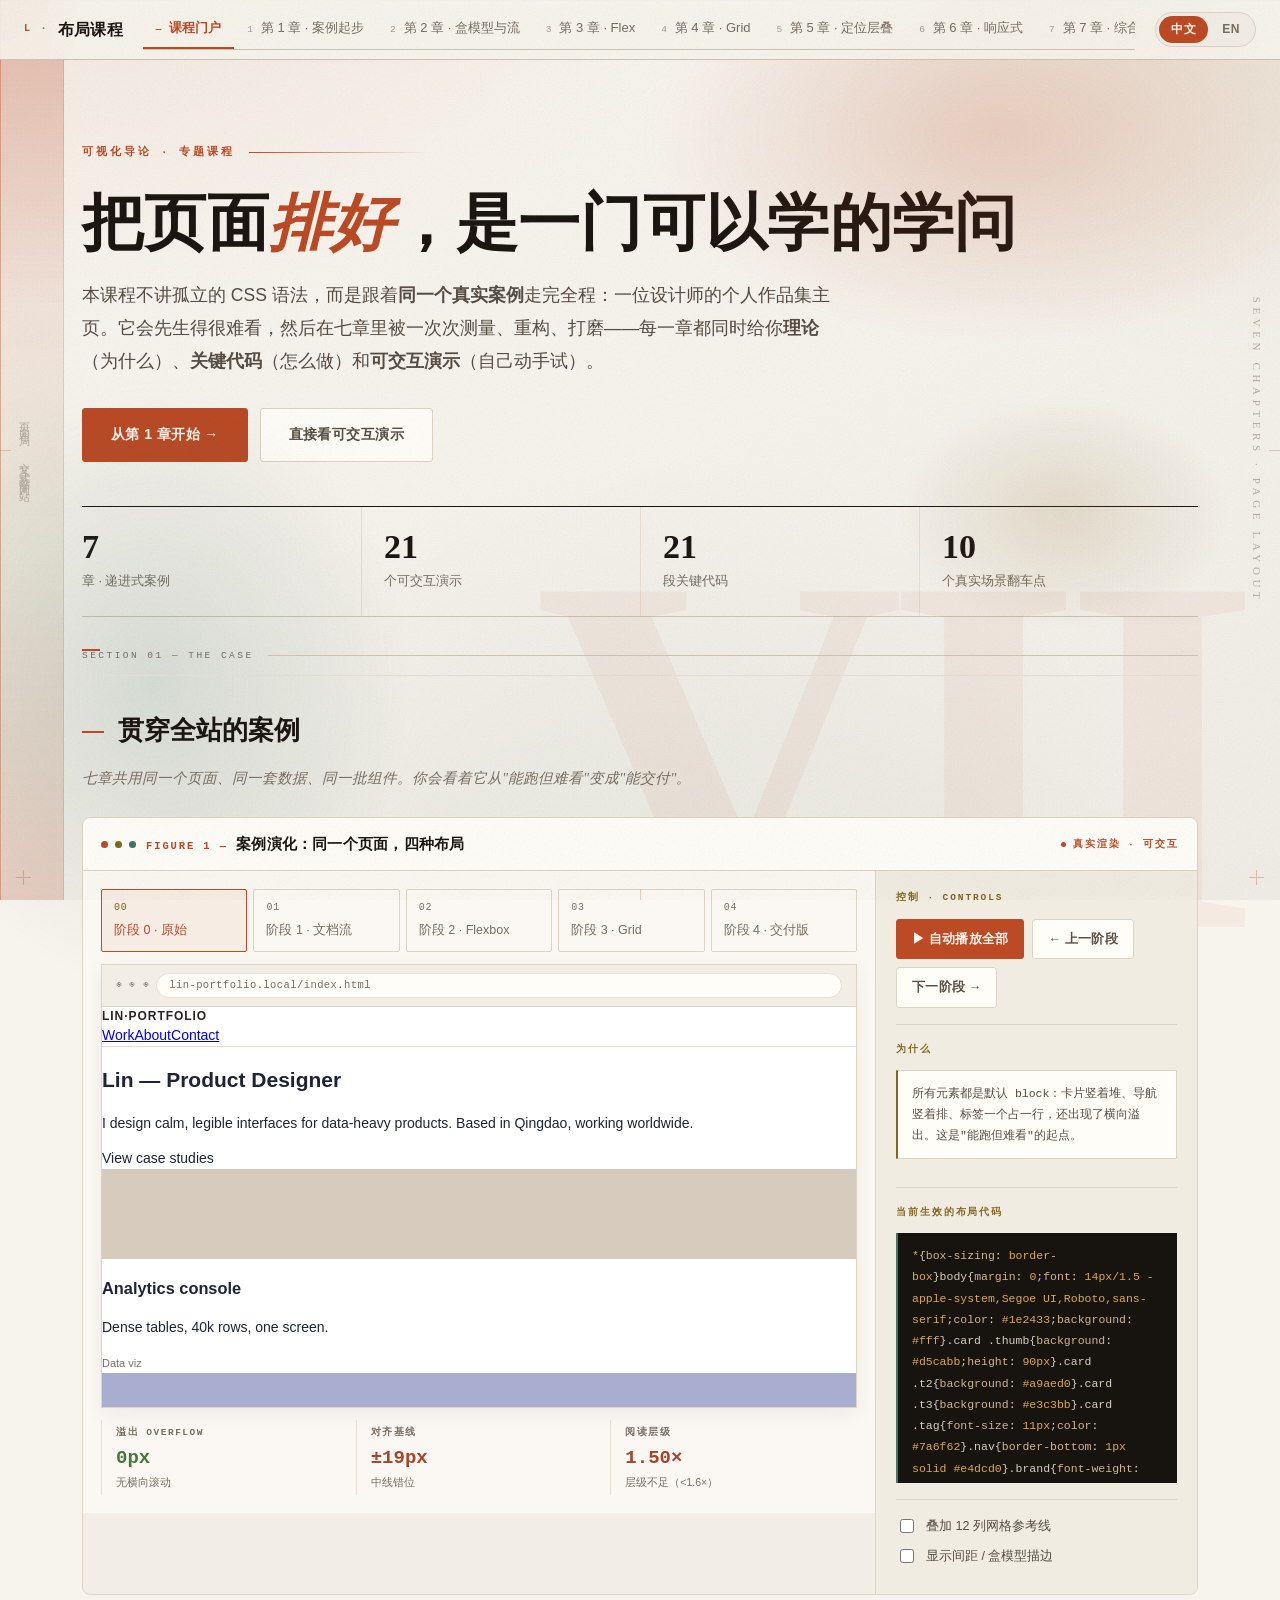
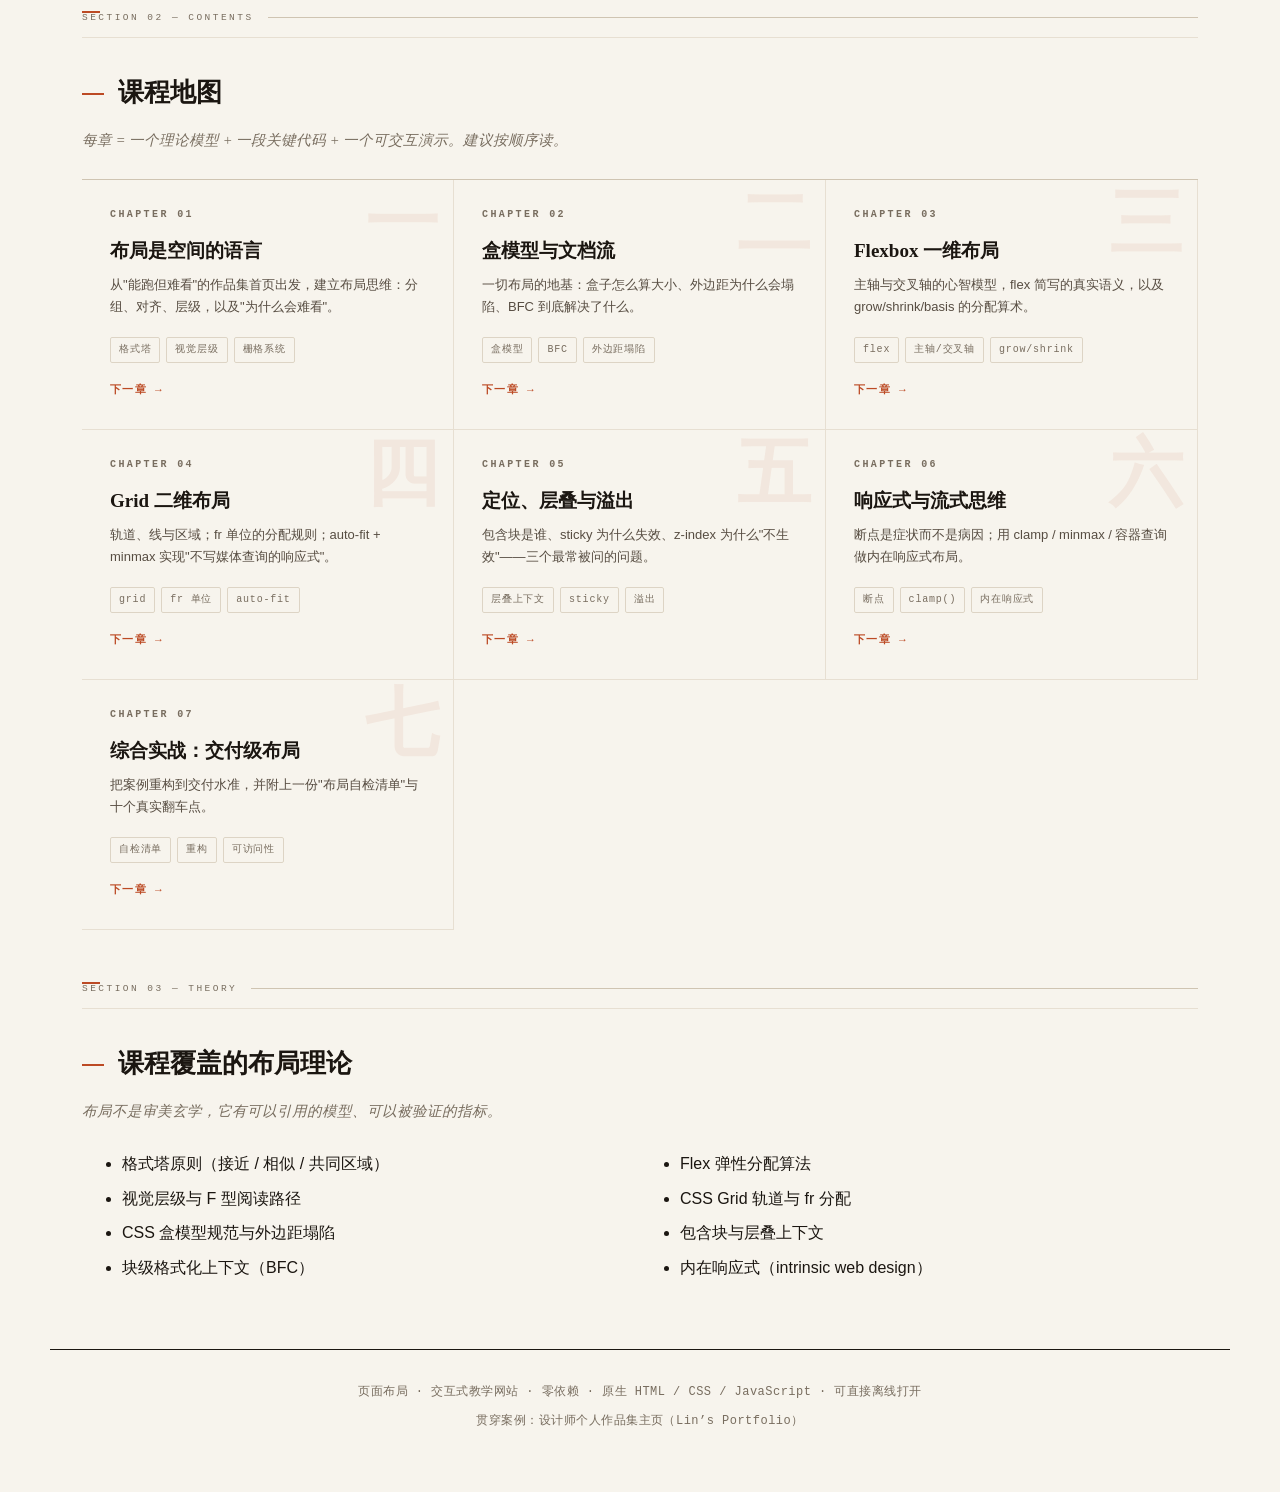
==== commit 0551f9fd: "v2添加背景" ====
--- a/index.html
+++ b/index.html
@@ -62,6 +62,14 @@
 </style>
 </head>
 <body>
+<div class="edge-band" aria-hidden="true"></div>
+<span class="portal-numeral" aria-hidden="true">VII</span>
+<div class="bg-field bg-field--a" aria-hidden="true"></div>
+<div class="bg-field bg-field--b" aria-hidden="true"></div>
+<div class="bg-field bg-field--c" aria-hidden="true"></div>
+<div class="regmark" aria-hidden="true"><i></i><i></i><i></i><i></i><i></i><i></i><i></i><i></i><i></i><i></i><i></i><i></i></div>
+<span class="margin-mark" aria-hidden="true">页面布局 · 交互式教学网站</span>
+<span class="margin-mark margin-mark--right" aria-hidden="true">SEVEN CHAPTERS · PAGE LAYOUT</span>
 
 <!-- ============ 顶栏 ============ -->
 <nav class="course-topbar" data-current="0">
--- a/styles.css
+++ b/styles.css
@@ -119,10 +119,12 @@
 body {
   margin: 0;
   background-color: var(--bg);
-  /* 纸纹：极细的噪点 + 两处几乎察觉不到的晕染 */
+  /* 底色：斜向的大面积色晕，像手工纸上不均匀的染色 */
   background-image:
-    radial-gradient(1100px 620px at 6% -10%, rgba(188,74,36,.05) 0%, transparent 60%),
-    radial-gradient(900px 560px at 98% 0%, rgba(156,123,42,.045) 0%, transparent 58%);
+    radial-gradient(1200px 720px at 4% -12%, rgba(188,74,36,.10) 0%, transparent 58%),
+    radial-gradient(1000px 640px at 100% 2%, rgba(130,102,31,.09) 0%, transparent 55%),
+    radial-gradient(900px 900px at 50% 112%, rgba(69,115,104,.075) 0%, transparent 62%),
+    linear-gradient(158deg, rgba(255,255,255,.22) 0%, transparent 40%, rgba(27,22,17,.03) 100%);
   background-attachment: fixed;
   color: var(--tx);
   font-family: var(--sans);
@@ -134,6 +136,145 @@
   text-spacing-trim: trim-start;      /* 中文标点挤压 */
   hanging-punctuation: allow-end;     /* 行末标点悬挂 */
 }
+
+/* ---------- 背景：把“版式栅格”画到页面上 ----------
+   这门课教的是布局，所以背景本身就是一次栅格演示：
+   5 条朱砂栏线 + 8 条分栏基线 + 角上的套准十字与四边裁切标记。
+   全部是固定定位的装饰层，不参与文档流，也不影响阅读。 */
+:root {
+  --bg-grid-col:
+    linear-gradient(90deg,
+      rgba(188,74,36,.30) 0 1px, transparent 1px 20%),
+    linear-gradient(90deg,
+      rgba(188,74,36,.10) 0 1px, transparent 1px 5%);
+  --bg-grid-line:
+    linear-gradient(180deg,
+      rgba(27,22,17,.16) 0 1px, transparent 1px 25%);
+}
+body::before {
+  content: ""; position: fixed; inset: 0; z-index: 0;
+  pointer-events: none;
+  background-image: var(--bg-grid-col), var(--bg-grid-line);
+  background-size: 100% 100%, 100% 100%;
+  background-position: 0 0, 0 0;
+  /* 只在宽屏显示，窄屏会过密 */
+}
+@media (max-width: 900px) { body::before { display: none; } }
+
+/* 色域：三块用径向渐变过渡的错落色场，边界柔和，像版画套色的底版 */
+:root {
+  --bg-fields:
+    radial-gradient(closest-side, rgba(188,74,36,.20), transparent 100%),
+    radial-gradient(closest-side, rgba(69,115,104,.17), transparent 100%),
+    radial-gradient(closest-side, rgba(130,102,31,.15), transparent 100%);
+}
+.bg-field {
+  position: fixed; z-index: 0; pointer-events: none; user-select: none;
+  background-image: var(--bg-fields);
+  background-repeat: no-repeat;
+}
+/* 右上：朱砂，宽而扁 */
+.bg-field--a { right: -6vw; top: -8vh; width: 56vw; height: 46vh; background-position: 100% 0, 0 0, 0 0; background-size: 100% 100%, 0 0, 0 0; }
+/* 左下：铜绿，窄而高 */
+.bg-field--b { left: -8vw; bottom: -10vh; width: 40vw; height: 68vh; background-position: 0 0, 100% 100%, 0 0; background-size: 0 0, 100% 100%, 0 0; }
+/* 中右：赭石，小块点缀 */
+.bg-field--c { right: 4vw; top: 44%; width: 26vw; height: 26vh; background-position: 0 0, 0 0, 50% 50%; background-size: 0 0, 0 0, 100% 100%; }
+@media (max-width: 1180px) { .bg-field { opacity: .65; } }
+@media (max-width: 900px)  { .bg-field { display: none; } }
+
+/* ---------- 每章的大尺度视觉标记 ---------- */
+/* ① 页边色条：书口刷色。只占页边空白，不压内容 */
+.edge-band {
+  position: fixed; left: 0; top: 0; bottom: 0; z-index: 0;
+  width: 5vw; max-width: 74px; pointer-events: none; user-select: none;
+  background: linear-gradient(180deg,
+    rgba(188,74,36,.30) 0%, rgba(188,74,36,.10) 34%,
+    rgba(130,102,31,.09) 62%, rgba(188,74,36,.20) 100%);
+}
+.edge-band[data-tone="2"] { background: linear-gradient(180deg,
+    rgba(69,115,104,.30) 0%, rgba(69,115,104,.10) 34%,
+    rgba(188,74,36,.09) 62%, rgba(69,115,104,.20) 100%); }
+.edge-band[data-tone="3"] { background: linear-gradient(180deg,
+    rgba(130,102,31,.30) 0%, rgba(130,102,31,.10) 34%,
+    rgba(69,115,104,.09) 62%, rgba(130,102,31,.20) 100%); }
+/* 色条内缘一条极细的实线，像刷色的边 */
+.edge-band::after {
+  content: ""; position: absolute; right: 0; top: 0; bottom: 0; width: 1px;
+  background: rgba(27,22,17,.10);
+}
+
+/* ② 页边竖排章节字：像传统书的书耳 */
+.edge-label {
+  position: fixed; left: 0; top: 50%; z-index: 1;
+  width: 5vw; max-width: 74px;
+  transform: translateY(-50%);
+  writing-mode: vertical-rl;
+  display: flex; align-items: center; gap: 14px;
+  font-family: var(--serif); font-size: 12px;
+  letter-spacing: .5em; color: var(--accent-deep); opacity: .75;
+  pointer-events: none; user-select: none;
+}
+.edge-label::before {
+  content: ""; width: 1px; height: 40px; background: currentColor; opacity: .5;
+}
+@media (max-width: 1180px) { .edge-band, .edge-label { display: none; } }
+
+/* 门户页：右下角一枚放大的罗马数字水印 */
+.portal-numeral {
+  position: fixed; right: 3vw; bottom: -6vh; z-index: 0;
+  font-family: var(--serif); font-weight: 600;
+  font-size: clamp(220px, 40vw, 620px); line-height: .78;
+  color: var(--accent); opacity: .055;
+  pointer-events: none; user-select: none; letter-spacing: -.04em;
+}
+@media (max-width: 1180px) { .portal-numeral { display: none; } }
+@media (max-width: 900px)  { .portal-numeral { display: none; } }
+
+/* 页边竖排小字：像图录的书脊标记 */
+.margin-mark {
+  position: fixed; left: 14px; top: 50%; z-index: 1;
+  transform: translateY(-50%);
+  writing-mode: vertical-rl;
+  font-family: var(--serif); font-size: 11px;
+  letter-spacing: .42em; color: var(--tx-mute); opacity: .5;
+  pointer-events: none; user-select: none;
+  white-space: nowrap;
+}
+.margin-mark--right { left: auto; right: 14px; }
+@media (max-width: 1180px) { .margin-mark { display: none; } }
+.margin-mark--left { display: none; }   /* 左侧让位给页边色条 */
+
+/* 四角套准十字 + 四边裁切标记：印刷制版的记号 */
+.regmark {
+  position: fixed; inset: 0; z-index: 1;
+  pointer-events: none; user-select: none;
+  color: var(--accent); opacity: .3;
+}
+.regmark i {
+  position: absolute; background: currentColor;
+  font-style: normal;
+}
+/* 套准十字（四角） */
+.regmark i:nth-child(1), .regmark i:nth-child(2),
+.regmark i:nth-child(3), .regmark i:nth-child(4) { width: 15px; height: 1px; }
+.regmark i:nth-child(5), .regmark i:nth-child(6),
+.regmark i:nth-child(7), .regmark i:nth-child(8) { width: 1px; height: 15px; }
+.regmark i:nth-child(1) { left: 16px; top: 22px; }
+.regmark i:nth-child(2) { right: 16px; top: 22px; }
+.regmark i:nth-child(3) { left: 16px; bottom: 22px; }
+.regmark i:nth-child(4) { right: 16px; bottom: 22px; }
+.regmark i:nth-child(5) { left: 23px; top: 15px; }
+.regmark i:nth-child(6) { right: 23px; top: 15px; }
+.regmark i:nth-child(7) { left: 23px; bottom: 15px; }
+.regmark i:nth-child(8) { right: 23px; bottom: 15px; }
+/* 四边中点的裁切短线 */
+.regmark i:nth-child(n+9) { width: 1px; height: 11px; opacity: .8; }
+.regmark i:nth-child(9)  { left: 50%; top: 0; }
+.regmark i:nth-child(10) { left: 50%; bottom: 0; }
+.regmark i:nth-child(11) { left: 0; top: 50%; width: 11px; height: 1px; }
+.regmark i:nth-child(12) { right: 0; top: 50%; width: 11px; height: 1px; }
+@media (max-width: 900px) { .regmark { display: none; } }
+
 .chapter p, .chapter li {
   text-wrap: pretty;                  /* 避免孤字成行 */
 }
@@ -918,10 +1059,13 @@
   .demo-canvas { padding: 12px; }
 }
 
-/* 打印：还原成单色纸面 */
+/* 打印：还原成单色纸面，所有装饰层一律去掉 */
 @media print {
   body { background: #fff; color: #111; }
-  body::after { display: none; }
+  body::after,
+  body::before,
+  .bg-field, .edge-band, .edge-label,
+  .regmark, .margin-mark, .portal-numeral, .chap-disc { display: none !important; }
   .course-topbar, .chapter-nav, .tabs, .chapter-pager, .read-progress, .demo-controls { display: none; }
   .tab-panel { display: block !important; }
   .chapter { break-inside: avoid; box-shadow: none; border-color: #ccc; }
